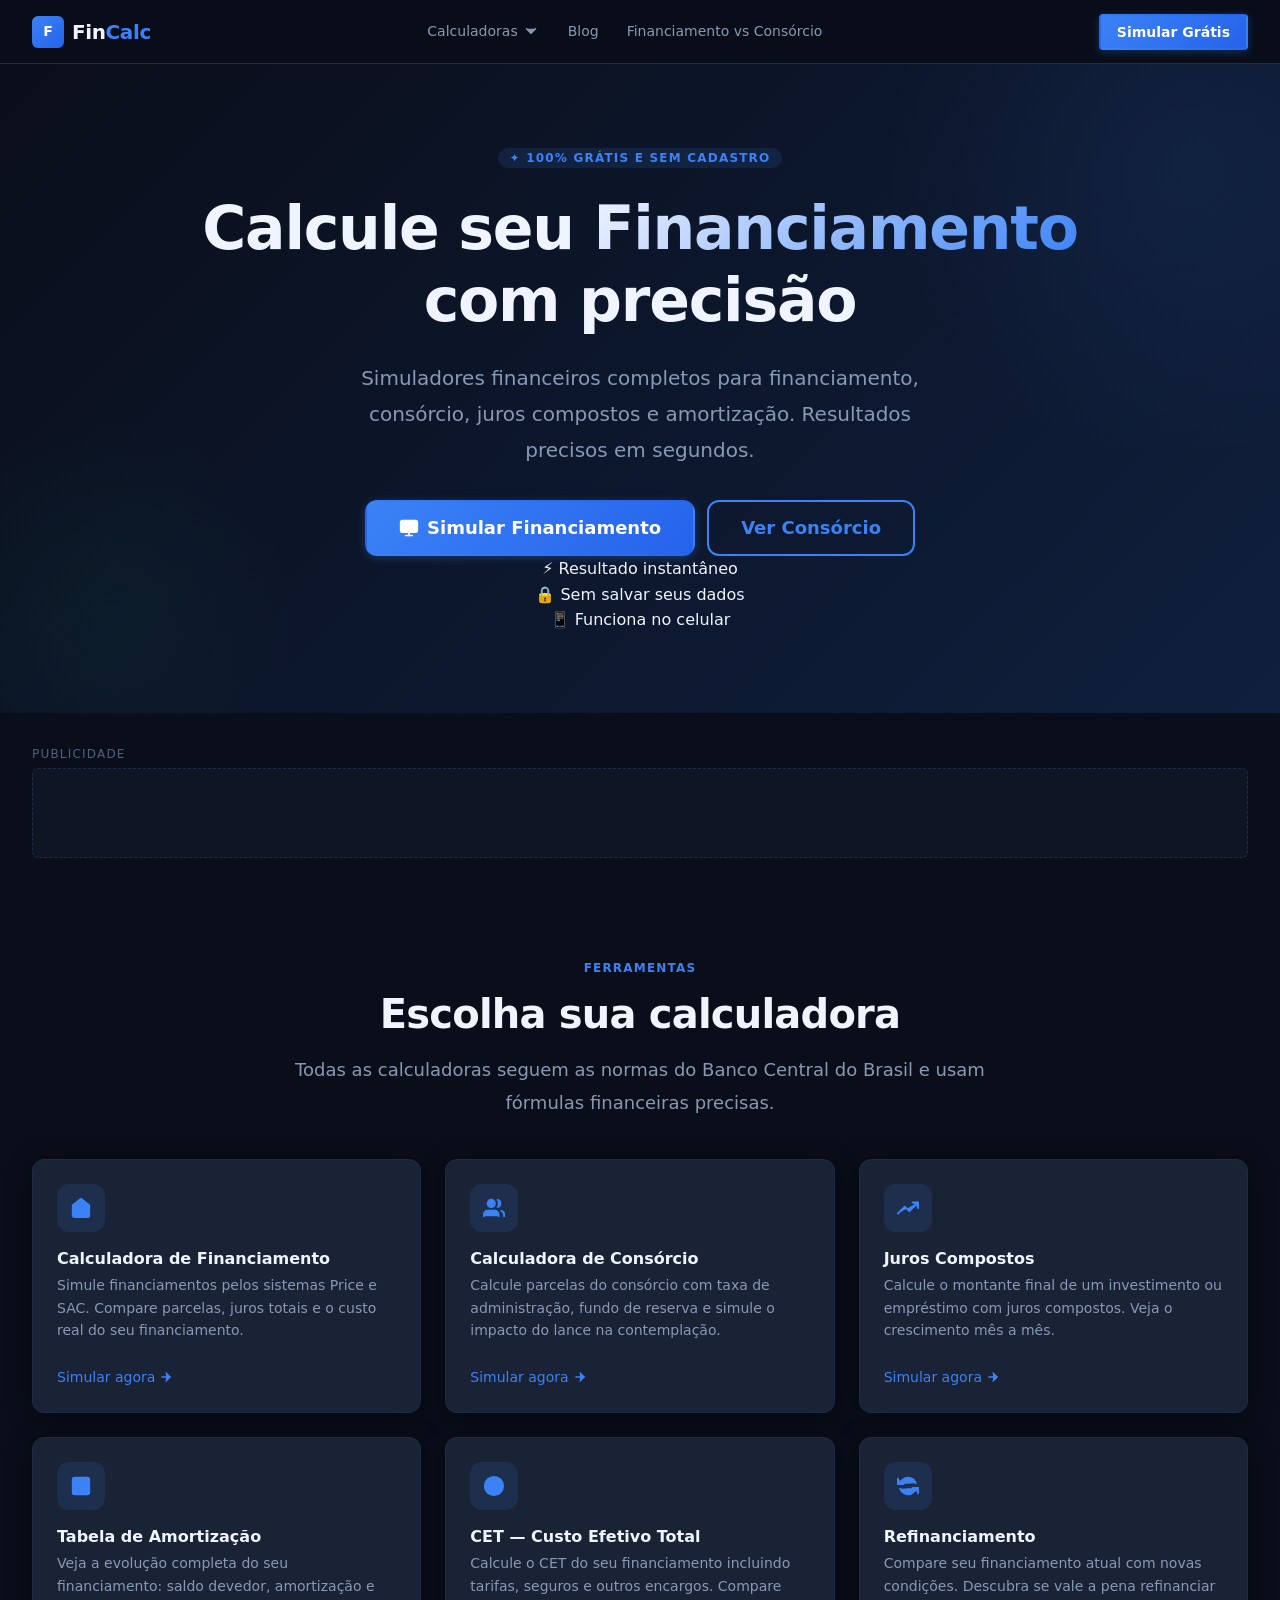
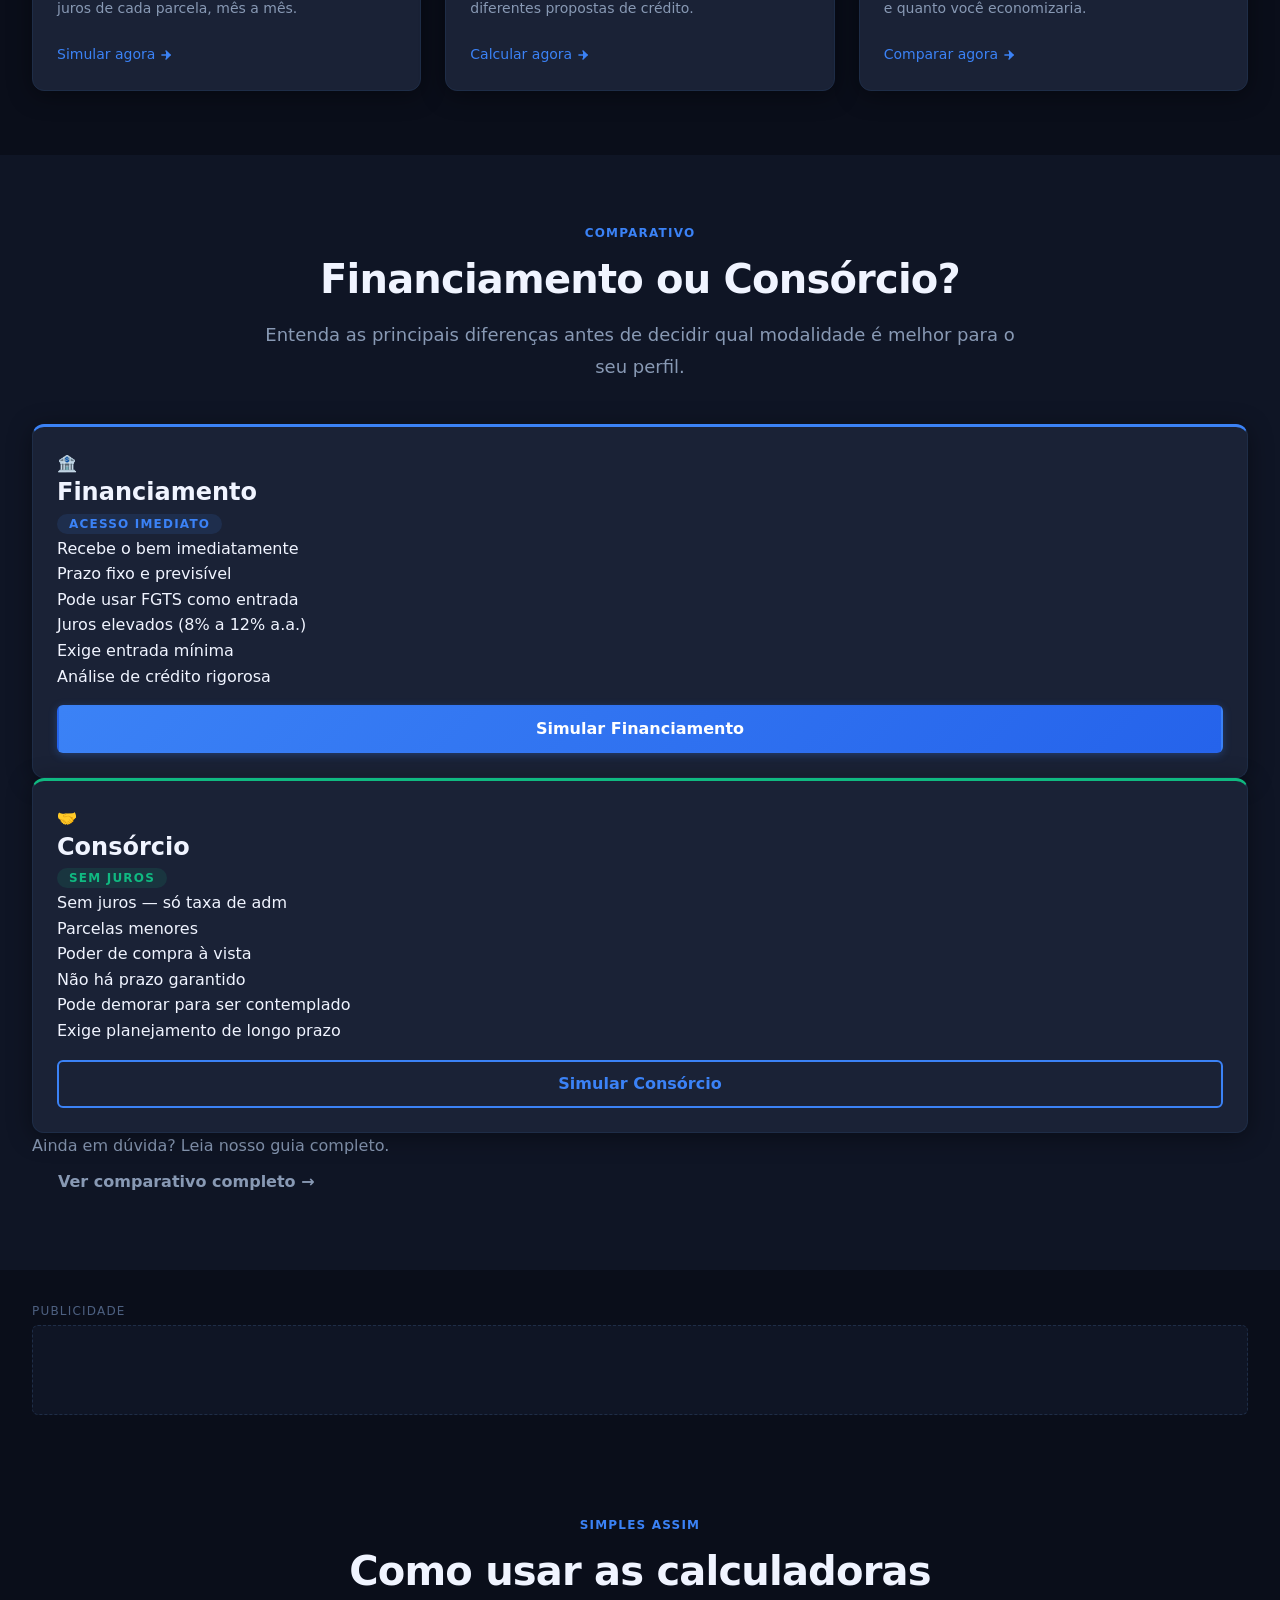
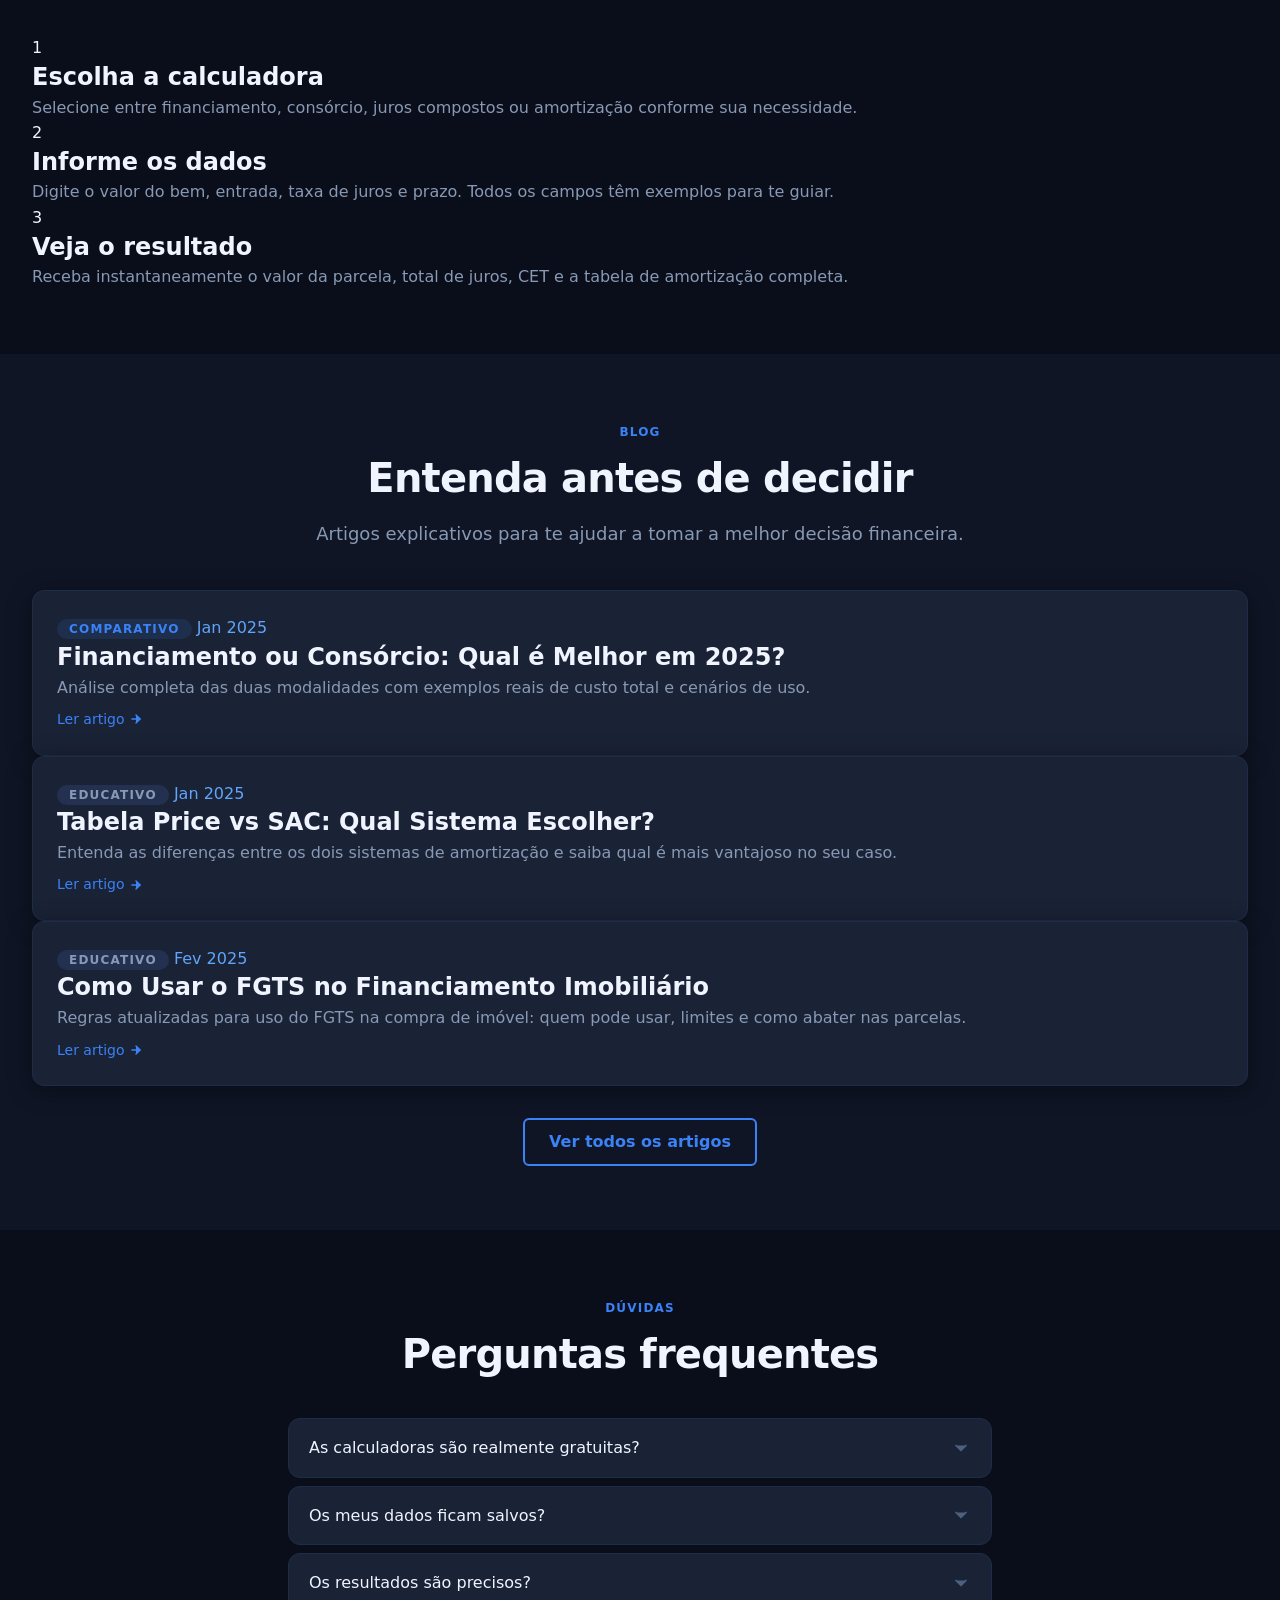
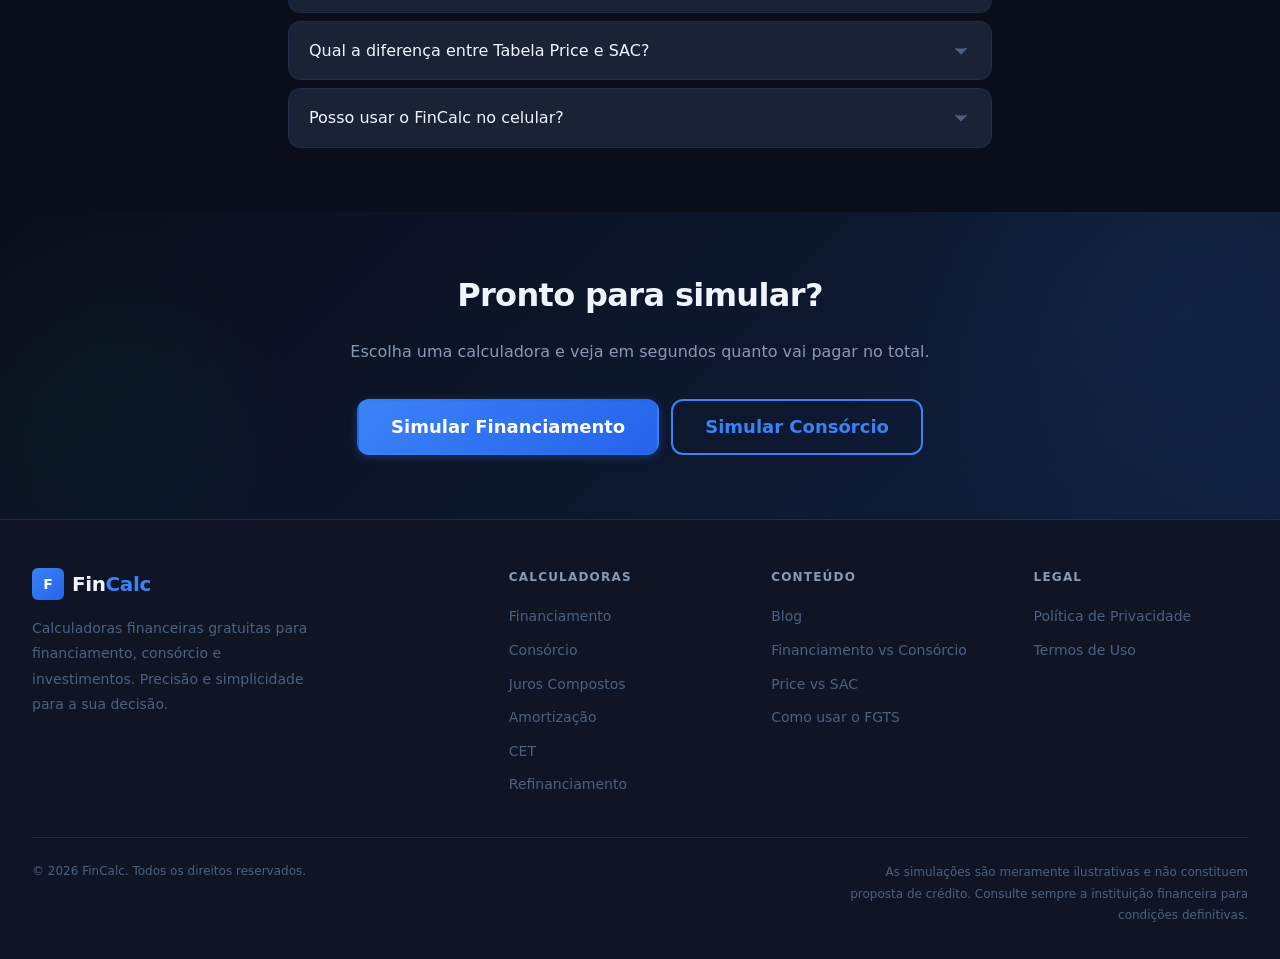
==== index.html @ f2f60900 "Rename index (1).html to index.html" ====
<!DOCTYPE html>
<html lang="pt-BR">
<head>
  <!-- =====================================================
       META ESSENCIAL
       ===================================================== -->
  <meta charset="UTF-8">
  <meta name="viewport" content="width=device-width, initial-scale=1.0">
  <meta http-equiv="X-UA-Compatible" content="IE=edge">

  <!-- =====================================================
       SEO — TÍTULO E DESCRIÇÃO
       ===================================================== -->
  <title>FinCalc — Calculadoras Financeiras Grátis para Financiamento e Consórcio</title>
  <meta name="description" content="Simule financiamentos, consórcios, juros compostos e amortizações com calculadoras rápidas e gratuitas. Resultados precisos em segundos, sem cadastro.">
  <meta name="keywords" content="calculadora financiamento, simulador financiamento, calculadora consórcio, tabela price, sistema sac, juros compostos, calculadora financeira">
  <meta name="author" content="FinCalc">
  <meta name="robots" content="index, follow">
  <link rel="canonical" href="https://seudominio.com.br/">

  <!-- =====================================================
       OPEN GRAPH — COMPARTILHAMENTO
       ===================================================== -->
  <meta property="og:type" content="website">
  <meta property="og:title" content="FinCalc — Calculadoras Financeiras Grátis">
  <meta property="og:description" content="Simule financiamentos, consórcios e juros compostos. Rápido, grátis e sem cadastro.">
  <meta property="og:url" content="https://seudominio.com.br/">
  <meta property="og:image" content="https://seudominio.com.br/assets/images/og-default.jpg">
  <meta property="og:image:width" content="1200">
  <meta property="og:image:height" content="630">
  <meta property="og:locale" content="pt_BR">
  <meta property="og:site_name" content="FinCalc">

  <!-- =====================================================
       TWITTER CARD
       ===================================================== -->
  <meta name="twitter:card" content="summary_large_image">
  <meta name="twitter:title" content="FinCalc — Calculadoras Financeiras Grátis">
  <meta name="twitter:description" content="Simule financiamentos, consórcios e juros compostos. Rápido, grátis e sem cadastro.">
  <meta name="twitter:image" content="https://seudominio.com.br/assets/images/og-default.jpg">

  <!-- =====================================================
       PERFORMANCE — PRECONNECT E PRELOAD
       ===================================================== -->
  <link rel="preconnect" href="https://fonts.googleapis.com">
  <link rel="preconnect" href="https://fonts.gstatic.com" crossorigin>

  <!-- =====================================================
       FAVICON E PWA
       ===================================================== -->
  <link rel="icon" type="image/x-icon" href="/assets/icons/favicon.ico">
  <link rel="apple-touch-icon" href="/assets/icons/icon-192.png">
  <link rel="manifest" href="/manifest.json">
  <meta name="theme-color" content="#0a0e1a">

  <!-- =====================================================
       CSS — ORDEM OBRIGATÓRIA
       ===================================================== -->
  <link rel="stylesheet" href="/css/tokens.css">
  <link rel="stylesheet" href="/css/reset.css">
  <link rel="stylesheet" href="/css/base.css">
  <link rel="stylesheet" href="/css/layout.css">
  <link rel="stylesheet" href="/css/components.css">

  <!-- =====================================================
       SCHEMA MARKUP — ORGANIZAÇÃO
       ===================================================== -->
  <script type="application/ld+json">
  {
    "@context": "https://schema.org",
    "@type": "Organization",
    "name": "FinCalc",
    "url": "https://seudominio.com.br",
    "logo": "https://seudominio.com.br/assets/icons/icon-192.png",
    "description": "Calculadoras financeiras gratuitas para financiamento e consórcio",
    "sameAs": []
  }
  </script>

  <script type="application/ld+json">
  {
    "@context": "https://schema.org",
    "@type": "WebSite",
    "name": "FinCalc",
    "url": "https://seudominio.com.br",
    "description": "Calculadoras financeiras gratuitas para financiamento, consórcio, juros compostos e amortização",
    "potentialAction": {
      "@type": "SearchAction",
      "target": "https://seudominio.com.br/blog/?q={search_term_string}",
      "query-input": "required name=search_term_string"
    }
  }
  </script>

  <!-- =====================================================
       CONTENT SECURITY POLICY
       ===================================================== -->
  <meta http-equiv="Content-Security-Policy" content="default-src 'self'; script-src 'self' https://www.googletagmanager.com https://pagead2.googlesyndication.com https://cdn.jsdelivr.net 'unsafe-inline'; style-src 'self' https://fonts.googleapis.com 'unsafe-inline'; font-src 'self' https://fonts.gstatic.com; img-src 'self' data: https:; connect-src 'self'; frame-src https://googleads.g.doubleclick.net;">
</head>
<body>

  <!-- =====================================================
       SKIP LINK — ACESSIBILIDADE POR TECLADO
       ===================================================== -->
  <a href="#main-content" class="skip-link">Pular para o conteúdo principal</a>

  <!-- =====================================================
       HEADER
       ===================================================== -->
  <header class="site-header" role="banner" id="site-header">
    <div class="container">

      <!-- Logo -->
      <a href="/" class="site-logo" aria-label="FinCalc — página inicial">
        <div class="site-logo__icon" aria-hidden="true">F</div>
        <span class="site-logo__text">Fin<span>Calc</span></span>
      </a>

      <!-- Navegação desktop -->
      <nav class="site-nav" aria-label="Navegação principal">
        <ul class="site-nav__list" role="list">

          <li class="site-nav__item">
            <button
              class="site-nav__link"
              aria-haspopup="true"
              aria-expanded="false"
              aria-controls="dropdown-calculadoras"
            >
              Calculadoras
              <svg class="btn__icon" aria-hidden="true" xmlns="http://www.w3.org/2000/svg" width="16" height="16" viewBox="0 0 24 24" fill="none" stroke="currentColor" stroke-width="2" stroke-linecap="round" stroke-linejoin="round"><polyline points="6 9 12 15 18 9"></polyline></svg>
            </button>

            <div class="site-nav__dropdown" id="dropdown-calculadoras" role="menu">

              <a href="/financiamento/" class="site-nav__dropdown-link" role="menuitem">
                <div class="site-nav__dropdown-icon" aria-hidden="true">🏠</div>
                <div class="site-nav__dropdown-info">
                  <span class="site-nav__dropdown-name">Financiamento</span>
                  <span class="site-nav__dropdown-desc">Tabela Price e SAC</span>
                </div>
              </a>

              <a href="/consorcio/" class="site-nav__dropdown-link" role="menuitem">
                <div class="site-nav__dropdown-icon" aria-hidden="true">🤝</div>
                <div class="site-nav__dropdown-info">
                  <span class="site-nav__dropdown-name">Consórcio</span>
                  <span class="site-nav__dropdown-desc">Parcela e taxa de adm</span>
                </div>
              </a>

              <a href="/juros-compostos/" class="site-nav__dropdown-link" role="menuitem">
                <div class="site-nav__dropdown-icon" aria-hidden="true">📈</div>
                <div class="site-nav__dropdown-info">
                  <span class="site-nav__dropdown-name">Juros Compostos</span>
                  <span class="site-nav__dropdown-desc">Montante e rendimento</span>
                </div>
              </a>

              <a href="/amortizacao/" class="site-nav__dropdown-link" role="menuitem">
                <div class="site-nav__dropdown-icon" aria-hidden="true">📊</div>
                <div class="site-nav__dropdown-info">
                  <span class="site-nav__dropdown-name">Tabela de Amortização</span>
                  <span class="site-nav__dropdown-desc">Parcela a parcela</span>
                </div>
              </a>

              <a href="/cet/" class="site-nav__dropdown-link" role="menuitem">
                <div class="site-nav__dropdown-icon" aria-hidden="true">💡</div>
                <div class="site-nav__dropdown-info">
                  <span class="site-nav__dropdown-name">CET</span>
                  <span class="site-nav__dropdown-desc">Custo Efetivo Total</span>
                </div>
              </a>

            </div>
          </li>

          <li class="site-nav__item">
            <a href="/blog/" class="site-nav__link">Blog</a>
          </li>

          <li class="site-nav__item">
            <a href="/blog/financiamento-vs-consorcio/" class="site-nav__link">Financiamento vs Consórcio</a>
          </li>

        </ul>
      </nav>

      <!-- Ações do header -->
      <div class="site-header__actions">
        <a href="/financiamento/" class="btn btn--primary btn--sm hide-mobile" aria-label="Simular financiamento agora">
          Simular Grátis
        </a>

        <!-- Botão hambúrguer (mobile) -->
        <button
          class="mobile-menu-btn"
          aria-label="Abrir menu de navegação"
          aria-expanded="false"
          aria-controls="mobile-menu"
          id="mobile-menu-btn"
        >
          <span class="mobile-menu-btn__line" aria-hidden="true"></span>
          <span class="mobile-menu-btn__line" aria-hidden="true"></span>
          <span class="mobile-menu-btn__line" aria-hidden="true"></span>
        </button>
      </div>

    </div>
  </header>

  <!-- Menu mobile -->
  <div
    class="mobile-menu"
    id="mobile-menu"
    role="dialog"
    aria-label="Menu de navegação"
    aria-modal="true"
    hidden
  >
    <div class="mobile-menu__inner">

      <p class="mobile-menu__section-title">Calculadoras</p>

      <a href="/financiamento/" class="mobile-menu__link">
        <span aria-hidden="true">🏠</span> Calculadora de Financiamento
      </a>
      <a href="/consorcio/" class="mobile-menu__link">
        <span aria-hidden="true">🤝</span> Calculadora de Consórcio
      </a>
      <a href="/juros-compostos/" class="mobile-menu__link">
        <span aria-hidden="true">📈</span> Juros Compostos
      </a>
      <a href="/amortizacao/" class="mobile-menu__link">
        <span aria-hidden="true">📊</span> Tabela de Amortização
      </a>
      <a href="/cet/" class="mobile-menu__link">
        <span aria-hidden="true">💡</span> Custo Efetivo Total (CET)
      </a>
      <a href="/refinanciamento/" class="mobile-menu__link">
        <span aria-hidden="true">🔄</span> Refinanciamento
      </a>

      <p class="mobile-menu__section-title">Conteúdo</p>

      <a href="/blog/" class="mobile-menu__link">
        <span aria-hidden="true">📝</span> Blog e Artigos
      </a>
      <a href="/blog/financiamento-vs-consorcio/" class="mobile-menu__link">
        <span aria-hidden="true">⚖️</span> Financiamento vs Consórcio
      </a>

      <div style="margin-top: var(--space-6);">
        <a href="/financiamento/" class="btn btn--primary btn--full">Simular Financiamento Grátis</a>
      </div>

    </div>
  </div>

  <!-- =====================================================
       CONTEÚDO PRINCIPAL
       ===================================================== -->
  <main id="main-content">

    <!-- ===================================================
         HERO — SEÇÃO PRINCIPAL
         =================================================== -->
    <section class="hero" aria-labelledby="hero-title">
      <div class="container">
        <div class="hero__content">

          <div class="hero__badge">
            <span class="badge badge--accent">✦ 100% Grátis e Sem Cadastro</span>
          </div>

          <h1 class="hero__title" id="hero-title">
            Calcule seu
            <span class="heading-gradient">Financiamento</span>
            com precisão
          </h1>

          <p class="hero__subtitle">
            Simuladores financeiros completos para financiamento, consórcio,
            juros compostos e amortização. Resultados precisos em segundos.
          </p>

          <div class="hero__actions">
            <a href="/financiamento/" class="btn btn--primary btn--lg">
              <svg class="btn__icon" aria-hidden="true" xmlns="http://www.w3.org/2000/svg" width="20" height="20" viewBox="0 0 24 24" fill="none" stroke="currentColor" stroke-width="2" stroke-linecap="round" stroke-linejoin="round"><rect x="2" y="3" width="20" height="14" rx="2" ry="2"></rect><line x1="8" y1="21" x2="16" y2="21"></line><line x1="12" y1="17" x2="12" y2="21"></line></svg>
              Simular Financiamento
            </a>
            <a href="/consorcio/" class="btn btn--outline btn--lg">
              Ver Consórcio
            </a>
          </div>

          <!-- Indicadores de confiança -->
          <div class="hero-trust" aria-label="Diferenciais do FinCalc">
            <div class="hero-trust__item">
              <span class="hero-trust__icon" aria-hidden="true">⚡</span>
              <span class="hero-trust__label">Resultado instantâneo</span>
            </div>
            <div class="hero-trust__item">
              <span class="hero-trust__icon" aria-hidden="true">🔒</span>
              <span class="hero-trust__label">Sem salvar seus dados</span>
            </div>
            <div class="hero-trust__item">
              <span class="hero-trust__icon" aria-hidden="true">📱</span>
              <span class="hero-trust__label">Funciona no celular</span>
            </div>
          </div>

        </div>
      </div>
    </section>

    <!-- ===================================================
         SLOT DE ANÚNCIO — APÓS HERO
         Altura reservada antes do carregamento (evita CLS)
         =================================================== -->
    <div class="container">
      <div class="ad-slot ad-slot--horizontal ad-slot--banner" aria-label="Espaço publicitário">
        <span class="ad-slot__label">Publicidade</span>
        <div class="ad-slot__inner">
          <!-- AdSense inserido via JS após interação do usuário -->
        </div>
      </div>
    </div>

    <!-- ===================================================
         CALCULADORAS — GRID PRINCIPAL
         =================================================== -->
    <section class="section" aria-labelledby="calc-section-title">
      <div class="container">

        <div class="section__header">
          <span class="section__eyebrow">Ferramentas</span>
          <h2 class="section__title" id="calc-section-title">
            Escolha sua calculadora
          </h2>
          <p class="section__desc">
            Todas as calculadoras seguem as normas do Banco Central do Brasil
            e usam fórmulas financeiras precisas.
          </p>
        </div>

        <div class="calc-grid" role="list">

          <!-- Card: Financiamento -->
          <article class="card card--clickable" role="listitem">
            <a href="/financiamento/" class="calc-card" aria-label="Calculadora de Financiamento Imobiliário — sistemas Price e SAC">
              <div class="calc-card__icon-wrap" aria-hidden="true">
                <svg width="22" height="22" viewBox="0 0 24 24" fill="none" stroke="currentColor" stroke-width="2" stroke-linecap="round" stroke-linejoin="round"><path d="M3 9l9-7 9 7v11a2 2 0 0 1-2 2H5a2 2 0 0 1-2-2z"></path><polyline points="9 22 9 12 15 12 15 22"></polyline></svg>
              </div>
              <div>
                <h3 class="calc-card__title">Calculadora de Financiamento</h3>
                <p class="calc-card__desc">
                  Simule financiamentos pelos sistemas Price e SAC. Compare parcelas,
                  juros totais e o custo real do seu financiamento.
                </p>
              </div>
              <span class="calc-card__cta" aria-hidden="true">
                Simular agora
                <svg width="14" height="14" viewBox="0 0 24 24" fill="none" stroke="currentColor" stroke-width="2.5" stroke-linecap="round" stroke-linejoin="round"><line x1="5" y1="12" x2="19" y2="12"></line><polyline points="12 5 19 12 12 19"></polyline></svg>
              </span>
            </a>
          </article>

          <!-- Card: Consórcio -->
          <article class="card card--clickable" role="listitem">
            <a href="/consorcio/" class="calc-card" aria-label="Calculadora de Consórcio — parcelas e taxa de administração">
              <div class="calc-card__icon-wrap" aria-hidden="true">
                <svg width="22" height="22" viewBox="0 0 24 24" fill="none" stroke="currentColor" stroke-width="2" stroke-linecap="round" stroke-linejoin="round"><path d="M17 21v-2a4 4 0 0 0-4-4H5a4 4 0 0 0-4 4v2"></path><circle cx="9" cy="7" r="4"></circle><path d="M23 21v-2a4 4 0 0 0-3-3.87"></path><path d="M16 3.13a4 4 0 0 1 0 7.75"></path></svg>
              </div>
              <div>
                <h3 class="calc-card__title">Calculadora de Consórcio</h3>
                <p class="calc-card__desc">
                  Calcule parcelas do consórcio com taxa de administração, fundo de reserva
                  e simule o impacto do lance na contemplação.
                </p>
              </div>
              <span class="calc-card__cta" aria-hidden="true">
                Simular agora
                <svg width="14" height="14" viewBox="0 0 24 24" fill="none" stroke="currentColor" stroke-width="2.5" stroke-linecap="round" stroke-linejoin="round"><line x1="5" y1="12" x2="19" y2="12"></line><polyline points="12 5 19 12 12 19"></polyline></svg>
              </span>
            </a>
          </article>

          <!-- Card: Juros Compostos -->
          <article class="card card--clickable" role="listitem">
            <a href="/juros-compostos/" class="calc-card" aria-label="Calculadora de Juros Compostos — montante e rendimento">
              <div class="calc-card__icon-wrap" aria-hidden="true">
                <svg width="22" height="22" viewBox="0 0 24 24" fill="none" stroke="currentColor" stroke-width="2" stroke-linecap="round" stroke-linejoin="round"><polyline points="23 6 13.5 15.5 8.5 10.5 1 18"></polyline><polyline points="17 6 23 6 23 12"></polyline></svg>
              </div>
              <div>
                <h3 class="calc-card__title">Juros Compostos</h3>
                <p class="calc-card__desc">
                  Calcule o montante final de um investimento ou empréstimo com juros
                  compostos. Veja o crescimento mês a mês.
                </p>
              </div>
              <span class="calc-card__cta" aria-hidden="true">
                Simular agora
                <svg width="14" height="14" viewBox="0 0 24 24" fill="none" stroke="currentColor" stroke-width="2.5" stroke-linecap="round" stroke-linejoin="round"><line x1="5" y1="12" x2="19" y2="12"></line><polyline points="12 5 19 12 12 19"></polyline></svg>
              </span>
            </a>
          </article>

          <!-- Card: Amortização -->
          <article class="card card--clickable" role="listitem">
            <a href="/amortizacao/" class="calc-card" aria-label="Tabela de Amortização completa mês a mês">
              <div class="calc-card__icon-wrap" aria-hidden="true">
                <svg width="22" height="22" viewBox="0 0 24 24" fill="none" stroke="currentColor" stroke-width="2" stroke-linecap="round" stroke-linejoin="round"><rect x="3" y="3" width="18" height="18" rx="2" ry="2"></rect><line x1="3" y1="9" x2="21" y2="9"></line><line x1="3" y1="15" x2="21" y2="15"></line><line x1="9" y1="9" x2="9" y2="21"></line></svg>
              </div>
              <div>
                <h3 class="calc-card__title">Tabela de Amortização</h3>
                <p class="calc-card__desc">
                  Veja a evolução completa do seu financiamento: saldo devedor, amortização
                  e juros de cada parcela, mês a mês.
                </p>
              </div>
              <span class="calc-card__cta" aria-hidden="true">
                Simular agora
                <svg width="14" height="14" viewBox="0 0 24 24" fill="none" stroke="currentColor" stroke-width="2.5" stroke-linecap="round" stroke-linejoin="round"><line x1="5" y1="12" x2="19" y2="12"></line><polyline points="12 5 19 12 12 19"></polyline></svg>
              </span>
            </a>
          </article>

          <!-- Card: CET -->
          <article class="card card--clickable" role="listitem">
            <a href="/cet/" class="calc-card" aria-label="Calculadora de CET — Custo Efetivo Total">
              <div class="calc-card__icon-wrap" aria-hidden="true">
                <svg width="22" height="22" viewBox="0 0 24 24" fill="none" stroke="currentColor" stroke-width="2" stroke-linecap="round" stroke-linejoin="round"><circle cx="12" cy="12" r="10"></circle><line x1="12" y1="8" x2="12" y2="12"></line><line x1="12" y1="16" x2="12.01" y2="16"></line></svg>
              </div>
              <div>
                <h3 class="calc-card__title">CET — Custo Efetivo Total</h3>
                <p class="calc-card__desc">
                  Calcule o CET do seu financiamento incluindo tarifas, seguros e
                  outros encargos. Compare diferentes propostas de crédito.
                </p>
              </div>
              <span class="calc-card__cta" aria-hidden="true">
                Calcular agora
                <svg width="14" height="14" viewBox="0 0 24 24" fill="none" stroke="currentColor" stroke-width="2.5" stroke-linecap="round" stroke-linejoin="round"><line x1="5" y1="12" x2="19" y2="12"></line><polyline points="12 5 19 12 12 19"></polyline></svg>
              </span>
            </a>
          </article>

          <!-- Card: Refinanciamento -->
          <article class="card card--clickable" role="listitem">
            <a href="/refinanciamento/" class="calc-card" aria-label="Calculadora de Refinanciamento — compare modalidades">
              <div class="calc-card__icon-wrap" aria-hidden="true">
                <svg width="22" height="22" viewBox="0 0 24 24" fill="none" stroke="currentColor" stroke-width="2" stroke-linecap="round" stroke-linejoin="round"><polyline points="1 4 1 10 7 10"></polyline><polyline points="23 20 23 14 17 14"></polyline><path d="M20.49 9A9 9 0 0 0 5.64 5.64L1 10m22 4l-4.64 4.36A9 9 0 0 1 3.51 15"></path></svg>
              </div>
              <div>
                <h3 class="calc-card__title">Refinanciamento</h3>
                <p class="calc-card__desc">
                  Compare seu financiamento atual com novas condições. Descubra se
                  vale a pena refinanciar e quanto você economizaria.
                </p>
              </div>
              <span class="calc-card__cta" aria-hidden="true">
                Comparar agora
                <svg width="14" height="14" viewBox="0 0 24 24" fill="none" stroke="currentColor" stroke-width="2.5" stroke-linecap="round" stroke-linejoin="round"><line x1="5" y1="12" x2="19" y2="12"></line><polyline points="12 5 19 12 12 19"></polyline></svg>
              </span>
            </a>
          </article>

        </div>
      </div>
    </section>

    <!-- ===================================================
         SEÇÃO: COMPARATIVO FINANCIAMENTO X CONSÓRCIO
         =================================================== -->
    <section class="section section--alt" aria-labelledby="comparativo-title">
      <div class="container">

        <div class="section__header">
          <span class="section__eyebrow">Comparativo</span>
          <h2 class="section__title" id="comparativo-title">
            Financiamento ou Consórcio?
          </h2>
          <p class="section__desc">
            Entenda as principais diferenças antes de decidir qual modalidade é melhor para o seu perfil.
          </p>
        </div>

        <div class="compare-grid" role="list">

          <div class="card card--accent-top" role="listitem" aria-label="Características do Financiamento">
            <div class="compare-card__header">
              <span class="compare-card__icon" aria-hidden="true">🏦</span>
              <h3 class="compare-card__title">Financiamento</h3>
              <span class="badge badge--accent">Acesso Imediato</span>
            </div>
            <ul class="compare-list" role="list">
              <li class="compare-list__item compare-list__item--pro">Recebe o bem imediatamente</li>
              <li class="compare-list__item compare-list__item--pro">Prazo fixo e previsível</li>
              <li class="compare-list__item compare-list__item--pro">Pode usar FGTS como entrada</li>
              <li class="compare-list__item compare-list__item--con">Juros elevados (8% a 12% a.a.)</li>
              <li class="compare-list__item compare-list__item--con">Exige entrada mínima</li>
              <li class="compare-list__item compare-list__item--con">Análise de crédito rigorosa</li>
            </ul>
            <a href="/financiamento/" class="btn btn--primary btn--full" style="margin-top: var(--space-4);">
              Simular Financiamento
            </a>
          </div>

          <div class="card card--success-top" role="listitem" aria-label="Características do Consórcio">
            <div class="compare-card__header">
              <span class="compare-card__icon" aria-hidden="true">🤝</span>
              <h3 class="compare-card__title">Consórcio</h3>
              <span class="badge badge--success">Sem Juros</span>
            </div>
            <ul class="compare-list" role="list">
              <li class="compare-list__item compare-list__item--pro">Sem juros — só taxa de adm</li>
              <li class="compare-list__item compare-list__item--pro">Parcelas menores</li>
              <li class="compare-list__item compare-list__item--pro">Poder de compra à vista</li>
              <li class="compare-list__item compare-list__item--con">Não há prazo garantido</li>
              <li class="compare-list__item compare-list__item--con">Pode demorar para ser contemplado</li>
              <li class="compare-list__item compare-list__item--con">Exige planejamento de longo prazo</li>
            </ul>
            <a href="/consorcio/" class="btn btn--outline btn--full" style="margin-top: var(--space-4);">
              Simular Consórcio
            </a>
          </div>

        </div>

        <div class="compare-cta">
          <p class="compare-cta__text">Ainda em dúvida? Leia nosso guia completo.</p>
          <a href="/blog/financiamento-vs-consorcio/" class="btn btn--ghost">
            Ver comparativo completo →
          </a>
        </div>

      </div>
    </section>

    <!-- ===================================================
         SLOT DE ANÚNCIO — MEIO DA PÁGINA
         =================================================== -->
    <div class="container">
      <div class="ad-slot ad-slot--horizontal ad-slot--banner" aria-label="Espaço publicitário">
        <span class="ad-slot__label">Publicidade</span>
        <div class="ad-slot__inner"></div>
      </div>
    </div>

    <!-- ===================================================
         SEÇÃO: COMO FUNCIONA
         =================================================== -->
    <section class="section" aria-labelledby="como-funciona-title">
      <div class="container">

        <div class="section__header">
          <span class="section__eyebrow">Simples assim</span>
          <h2 class="section__title" id="como-funciona-title">
            Como usar as calculadoras
          </h2>
        </div>

        <ol class="steps-list" role="list">
          <li class="steps-item">
            <div class="steps-item__number" aria-hidden="true">1</div>
            <div class="steps-item__content">
              <h3 class="steps-item__title">Escolha a calculadora</h3>
              <p class="steps-item__desc">Selecione entre financiamento, consórcio, juros compostos ou amortização conforme sua necessidade.</p>
            </div>
          </li>
          <li class="steps-item">
            <div class="steps-item__number" aria-hidden="true">2</div>
            <div class="steps-item__content">
              <h3 class="steps-item__title">Informe os dados</h3>
              <p class="steps-item__desc">Digite o valor do bem, entrada, taxa de juros e prazo. Todos os campos têm exemplos para te guiar.</p>
            </div>
          </li>
          <li class="steps-item">
            <div class="steps-item__number" aria-hidden="true">3</div>
            <div class="steps-item__content">
              <h3 class="steps-item__title">Veja o resultado</h3>
              <p class="steps-item__desc">Receba instantaneamente o valor da parcela, total de juros, CET e a tabela de amortização completa.</p>
            </div>
          </li>
        </ol>

      </div>
    </section>

    <!-- ===================================================
         SEÇÃO: ARTIGOS RECENTES DO BLOG
         =================================================== -->
    <section class="section section--alt" aria-labelledby="blog-section-title">
      <div class="container">

        <div class="section__header">
          <span class="section__eyebrow">Blog</span>
          <h2 class="section__title" id="blog-section-title">
            Entenda antes de decidir
          </h2>
          <p class="section__desc">
            Artigos explicativos para te ajudar a tomar a melhor decisão financeira.
          </p>
        </div>

        <div class="blog-preview-grid" role="list">

          <article class="card card--clickable" role="listitem">
            <a href="/blog/financiamento-vs-consorcio/" class="blog-preview-card" aria-label="Artigo: Financiamento ou Consórcio — qual é melhor em 2025">
              <div class="blog-preview-card__meta">
                <span class="badge badge--accent">Comparativo</span>
                <time datetime="2025-01-15" class="blog-preview-card__date">Jan 2025</time>
              </div>
              <h3 class="blog-preview-card__title">
                Financiamento ou Consórcio: Qual é Melhor em 2025?
              </h3>
              <p class="blog-preview-card__desc">
                Análise completa das duas modalidades com exemplos reais de custo total e cenários de uso.
              </p>
              <span class="calc-card__cta" aria-hidden="true">
                Ler artigo
                <svg width="14" height="14" viewBox="0 0 24 24" fill="none" stroke="currentColor" stroke-width="2.5" stroke-linecap="round" stroke-linejoin="round"><line x1="5" y1="12" x2="19" y2="12"></line><polyline points="12 5 19 12 12 19"></polyline></svg>
              </span>
            </a>
          </article>

          <article class="card card--clickable" role="listitem">
            <a href="/blog/tabela-price-vs-sac/" class="blog-preview-card" aria-label="Artigo: Tabela Price vs SAC — diferenças e quando usar cada um">
              <div class="blog-preview-card__meta">
                <span class="badge badge--neutral">Educativo</span>
                <time datetime="2025-01-20" class="blog-preview-card__date">Jan 2025</time>
              </div>
              <h3 class="blog-preview-card__title">
                Tabela Price vs SAC: Qual Sistema Escolher?
              </h3>
              <p class="blog-preview-card__desc">
                Entenda as diferenças entre os dois sistemas de amortização e saiba qual é mais vantajoso no seu caso.
              </p>
              <span class="calc-card__cta" aria-hidden="true">
                Ler artigo
                <svg width="14" height="14" viewBox="0 0 24 24" fill="none" stroke="currentColor" stroke-width="2.5" stroke-linecap="round" stroke-linejoin="round"><line x1="5" y1="12" x2="19" y2="12"></line><polyline points="12 5 19 12 12 19"></polyline></svg>
              </span>
            </a>
          </article>

          <article class="card card--clickable" role="listitem">
            <a href="/blog/como-usar-fgts/" class="blog-preview-card" aria-label="Artigo: Como usar o FGTS no financiamento imobiliário">
              <div class="blog-preview-card__meta">
                <span class="badge badge--neutral">Educativo</span>
                <time datetime="2025-02-01" class="blog-preview-card__date">Fev 2025</time>
              </div>
              <h3 class="blog-preview-card__title">
                Como Usar o FGTS no Financiamento Imobiliário
              </h3>
              <p class="blog-preview-card__desc">
                Regras atualizadas para uso do FGTS na compra de imóvel: quem pode usar, limites e como abater nas parcelas.
              </p>
              <span class="calc-card__cta" aria-hidden="true">
                Ler artigo
                <svg width="14" height="14" viewBox="0 0 24 24" fill="none" stroke="currentColor" stroke-width="2.5" stroke-linecap="round" stroke-linejoin="round"><line x1="5" y1="12" x2="19" y2="12"></line><polyline points="12 5 19 12 12 19"></polyline></svg>
              </span>
            </a>
          </article>

        </div>

        <div class="text-center" style="margin-top: var(--space-8);">
          <a href="/blog/" class="btn btn--outline">Ver todos os artigos</a>
        </div>

      </div>
    </section>

    <!-- ===================================================
         FAQ — PERGUNTAS FREQUENTES
         =================================================== -->
    <section class="section" aria-labelledby="faq-title">
      <div class="container container--md">

        <div class="section__header">
          <span class="section__eyebrow">Dúvidas</span>
          <h2 class="section__title" id="faq-title">
            Perguntas frequentes
          </h2>
        </div>

        <div class="accordion" role="list" id="faq-accordion">

          <div class="accordion__item" role="listitem">
            <button
              class="accordion__trigger"
              aria-expanded="false"
              aria-controls="faq-1"
              id="faq-btn-1"
            >
              As calculadoras são realmente gratuitas?
              <svg class="accordion__icon" aria-hidden="true" xmlns="http://www.w3.org/2000/svg" width="20" height="20" viewBox="0 0 24 24" fill="none" stroke="currentColor" stroke-width="2" stroke-linecap="round" stroke-linejoin="round"><polyline points="6 9 12 15 18 9"></polyline></svg>
            </button>
            <div class="accordion__body" id="faq-1" role="region" aria-labelledby="faq-btn-1">
              <div class="accordion__content">
                Sim, todas as calculadoras do FinCalc são 100% gratuitas e não exigem cadastro.
                O site é mantido através de anúncios não intrusivos.
              </div>
            </div>
          </div>

          <div class="accordion__item" role="listitem">
            <button
              class="accordion__trigger"
              aria-expanded="false"
              aria-controls="faq-2"
              id="faq-btn-2"
            >
              Os meus dados ficam salvos?
              <svg class="accordion__icon" aria-hidden="true" xmlns="http://www.w3.org/2000/svg" width="20" height="20" viewBox="0 0 24 24" fill="none" stroke="currentColor" stroke-width="2" stroke-linecap="round" stroke-linejoin="round"><polyline points="6 9 12 15 18 9"></polyline></svg>
            </button>
            <div class="accordion__body" id="faq-2" role="region" aria-labelledby="faq-btn-2">
              <div class="accordion__content">
                Não. O FinCalc não possui banco de dados e não envia seus dados para nenhum servidor.
                Todos os cálculos acontecem diretamente no seu navegador. Seus dados ficam apenas
                com você.
              </div>
            </div>
          </div>

          <div class="accordion__item" role="listitem">
            <button
              class="accordion__trigger"
              aria-expanded="false"
              aria-controls="faq-3"
              id="faq-btn-3"
            >
              Os resultados são precisos?
              <svg class="accordion__icon" aria-hidden="true" xmlns="http://www.w3.org/2000/svg" width="20" height="20" viewBox="0 0 24 24" fill="none" stroke="currentColor" stroke-width="2" stroke-linecap="round" stroke-linejoin="round"><polyline points="6 9 12 15 18 9"></polyline></svg>
            </button>
            <div class="accordion__body" id="faq-3" role="region" aria-labelledby="faq-btn-3">
              <div class="accordion__content">
                Sim. As fórmulas seguem as normas do Banco Central do Brasil e os sistemas
                Price e SAC conforme definidos pela regulamentação vigente. Os resultados
                podem ter pequenas diferenças em relação ao banco por causa de arredondamentos
                ou taxas adicionais cobradas por cada instituição.
              </div>
            </div>
          </div>

          <div class="accordion__item" role="listitem">
            <button
              class="accordion__trigger"
              aria-expanded="false"
              aria-controls="faq-4"
              id="faq-btn-4"
            >
              Qual a diferença entre Tabela Price e SAC?
              <svg class="accordion__icon" aria-hidden="true" xmlns="http://www.w3.org/2000/svg" width="20" height="20" viewBox="0 0 24 24" fill="none" stroke="currentColor" stroke-width="2" stroke-linecap="round" stroke-linejoin="round"><polyline points="6 9 12 15 18 9"></polyline></svg>
            </button>
            <div class="accordion__body" id="faq-4" role="region" aria-labelledby="faq-btn-4">
              <div class="accordion__content">
                Na Tabela Price, as parcelas são iguais do início ao fim. No SAC (Sistema de
                Amortização Constante), a amortização é fixa, fazendo com que os juros e as
                parcelas diminuam ao longo do tempo. No total, o SAC costuma ser mais barato
                que o Price.
                <a href="/blog/tabela-price-vs-sac/" style="display:inline-block; margin-top: var(--space-2);">
                  Ler artigo completo sobre Price vs SAC →
                </a>
              </div>
            </div>
          </div>

          <div class="accordion__item" role="listitem">
            <button
              class="accordion__trigger"
              aria-expanded="false"
              aria-controls="faq-5"
              id="faq-btn-5"
            >
              Posso usar o FinCalc no celular?
              <svg class="accordion__icon" aria-hidden="true" xmlns="http://www.w3.org/2000/svg" width="20" height="20" viewBox="0 0 24 24" fill="none" stroke="currentColor" stroke-width="2" stroke-linecap="round" stroke-linejoin="round"><polyline points="6 9 12 15 18 9"></polyline></svg>
            </button>
            <div class="accordion__body" id="faq-5" role="region" aria-labelledby="faq-btn-5">
              <div class="accordion__content">
                Sim. O FinCalc é totalmente responsivo e funciona em qualquer dispositivo —
                celular, tablet ou computador. Você também pode instalá-lo como aplicativo
                no celular pelo menu do navegador.
              </div>
            </div>
          </div>

        </div>
      </div>
    </section>

    <!-- ===================================================
         CTA FINAL
         =================================================== -->
    <section class="section hero" aria-labelledby="cta-title" style="padding-top: var(--space-16); padding-bottom: var(--space-16);">
      <div class="container">
        <div class="hero__content">
          <h2 class="hero__title" id="cta-title" style="font-size: var(--font-size-2xl);">
            Pronto para simular?
          </h2>
          <p class="hero__subtitle" style="font-size: var(--font-size-base);">
            Escolha uma calculadora e veja em segundos quanto vai pagar no total.
          </p>
          <div class="hero__actions">
            <a href="/financiamento/" class="btn btn--primary btn--lg">Simular Financiamento</a>
            <a href="/consorcio/" class="btn btn--outline btn--lg">Simular Consórcio</a>
          </div>
        </div>
      </div>
    </section>

  </main>

  <!-- =====================================================
       FOOTER
       ===================================================== -->
  <footer class="site-footer" role="contentinfo">
    <div class="container">

      <div class="footer-grid">

        <!-- Coluna: Marca -->
        <div>
          <a href="/" class="footer-brand__logo" aria-label="FinCalc — início">
            <div class="site-logo__icon" aria-hidden="true">F</div>
            <span class="site-logo__text">Fin<span>Calc</span></span>
          </a>
          <p class="footer-brand__desc">
            Calculadoras financeiras gratuitas para financiamento, consórcio
            e investimentos. Precisão e simplicidade para a sua decisão.
          </p>
        </div>

        <!-- Coluna: Calculadoras -->
        <div>
          <p class="footer-col__title">Calculadoras</p>
          <ul class="footer-col__list" role="list">
            <li><a href="/financiamento/" class="footer-col__link">Financiamento</a></li>
            <li><a href="/consorcio/" class="footer-col__link">Consórcio</a></li>
            <li><a href="/juros-compostos/" class="footer-col__link">Juros Compostos</a></li>
            <li><a href="/amortizacao/" class="footer-col__link">Amortização</a></li>
            <li><a href="/cet/" class="footer-col__link">CET</a></li>
            <li><a href="/refinanciamento/" class="footer-col__link">Refinanciamento</a></li>
          </ul>
        </div>

        <!-- Coluna: Blog -->
        <div>
          <p class="footer-col__title">Conteúdo</p>
          <ul class="footer-col__list" role="list">
            <li><a href="/blog/" class="footer-col__link">Blog</a></li>
            <li><a href="/blog/financiamento-vs-consorcio/" class="footer-col__link">Financiamento vs Consórcio</a></li>
            <li><a href="/blog/tabela-price-vs-sac/" class="footer-col__link">Price vs SAC</a></li>
            <li><a href="/blog/como-usar-fgts/" class="footer-col__link">Como usar o FGTS</a></li>
          </ul>
        </div>

        <!-- Coluna: Legal -->
        <div>
          <p class="footer-col__title">Legal</p>
          <ul class="footer-col__list" role="list">
            <li><a href="/privacidade/" class="footer-col__link">Política de Privacidade</a></li>
            <li><a href="/termos/" class="footer-col__link">Termos de Uso</a></li>
          </ul>
        </div>

      </div>

      <!-- Barra inferior -->
      <div class="footer-bottom">
        <p class="footer-bottom__copy">
          © <span id="footer-year"></span> FinCalc. Todos os direitos reservados.
        </p>
        <p class="footer-bottom__disclaimer">
          As simulações são meramente ilustrativas e não constituem proposta de crédito.
          Consulte sempre a instituição financeira para condições definitivas.
        </p>
      </div>

    </div>
  </footer>

  <!-- =====================================================
       TOAST CONTAINER (injetado por JS)
       ===================================================== -->
  <div class="toast-container" id="toast-container" aria-live="polite" aria-atomic="false"></div>

  <!-- =====================================================
       JAVASCRIPT — defer (executa após parsing do HTML)
       ===================================================== -->
  <script defer src="/js/utils/formatters.js" type="module"></script>
  <script defer src="/js/utils/validators.js" type="module"></script>
  <script defer src="/js/core/app.js" type="module"></script>

  <!-- Script inline mínimo — apenas UI sem dependência de módulos -->
  <script>
    (function () {
      'use strict';

      // ── Ano no footer ──────────────────────────────────
      var yearEl = document.getElementById('footer-year');
      if (yearEl) yearEl.textContent = new Date().getFullYear();

      // ── Header: sombra ao rolar ────────────────────────
      var header = document.getElementById('site-header');
      if (header) {
        var onScroll = function () {
          if (window.scrollY > 8) {
            header.classList.add('is-scrolled');
          } else {
            header.classList.remove('is-scrolled');
          }
        };
        window.addEventListener('scroll', onScroll, { passive: true });
      }

      // ── Menu mobile ────────────────────────────────────
      var menuBtn  = document.getElementById('mobile-menu-btn');
      var mobileMenu = document.getElementById('mobile-menu');

      if (menuBtn && mobileMenu) {
        var isOpen = false;

        var openMenu = function () {
          isOpen = true;
          menuBtn.classList.add('is-open');
          menuBtn.setAttribute('aria-expanded', 'true');
          mobileMenu.classList.add('is-open');
          mobileMenu.removeAttribute('hidden');
          document.body.style.overflow = 'hidden';
        };

        var closeMenu = function () {
          isOpen = false;
          menuBtn.classList.remove('is-open');
          menuBtn.setAttribute('aria-expanded', 'false');
          mobileMenu.classList.remove('is-open');
          document.body.style.overflow = '';
          // Aguarda transição antes de esconder
          setTimeout(function () {
            if (!isOpen) mobileMenu.setAttribute('hidden', '');
          }, 300);
        };

        menuBtn.addEventListener('click', function () {
          if (isOpen) { closeMenu(); } else { openMenu(); }
        });

        // Fecha ao clicar em link dentro do menu
        mobileMenu.querySelectorAll('a').forEach(function (link) {
          link.addEventListener('click', closeMenu);
        });

        // Fecha ao pressionar Escape
        document.addEventListener('keydown', function (e) {
          if (e.key === 'Escape' && isOpen) closeMenu();
        });
      }

      // ── Accordion ─────────────────────────────────────
      var accordion = document.getElementById('faq-accordion');
      if (accordion) {
        accordion.querySelectorAll('.accordion__trigger').forEach(function (btn) {
          btn.addEventListener('click', function () {
            var item      = btn.closest('.accordion__item');
            var isOpenNow = item.classList.contains('is-open');

            // Fecha todos
            accordion.querySelectorAll('.accordion__item').forEach(function (i) {
              i.classList.remove('is-open');
              i.querySelector('.accordion__trigger').setAttribute('aria-expanded', 'false');
            });

            // Abre o clicado (se estava fechado)
            if (!isOpenNow) {
              item.classList.add('is-open');
              btn.setAttribute('aria-expanded', 'true');
            }
          });
        });
      }

      // ── Lazy load AdSense após interação ───────────────
      var adsLoaded = false;
      var loadAds = function () {
        if (adsLoaded) return;
        adsLoaded = true;
        // Substitua 'ca-pub-XXXXXXXXXXXXXXXX' pelo seu Publisher ID real
        // var s = document.createElement('script');
        // s.async = true;
        // s.src = 'https://pagead2.googlesyndication.com/pagead/js/adsbygoogle.js?client=ca-pub-XXXXXXXXXXXXXXXX';
        // s.crossOrigin = 'anonymous';
        // document.head.appendChild(s);
      };
      document.addEventListener('scroll', loadAds, { once: true, passive: true });
      document.addEventListener('click',  loadAds, { once: true });
      document.addEventListener('touchstart', loadAds, { once: true, passive: true });

    }());
  </script>

</body>
</html>
---- css/tokens.css ----
/**
 * @file tokens.css
 * @description Design tokens globais do projeto FinCalc.
 *              Este arquivo é a única fonte de verdade para cores,
 *              tipografia, espaçamentos, bordas, sombras e animações.
 *              NUNCA use valores hardcoded em outros arquivos CSS.
 *              SEMPRE referencie as variáveis deste arquivo.
 */

/* ============================================================
   TOKENS GLOBAIS — :root
   Disponíveis em toda a árvore do documento
   ============================================================ */

:root {

  /* ----------------------------------------------------------
     CORES — FUNDOS
     Escala de profundidade: primary é o mais escuro (fundo geral),
     surface é o mais claro (cards elevados).
     ---------------------------------------------------------- */
  --color-bg-primary:    #0a0e1a; /* fundo geral da página */
  --color-bg-secondary:  #0f1525; /* fundo de seções alternadas */
  --color-bg-card:       #1a2236; /* fundo de cards e painéis */
  --color-bg-card-hover: #1e2840; /* estado hover de cards clicáveis */
  --color-bg-surface:    #243050; /* superfícies elevadas (tooltips, dropdowns) */
  --color-bg-input:      #111827; /* fundo dos campos de input */
  --color-bg-input-focus:#0f1e35; /* fundo do input em foco */
  --color-bg-overlay:    rgba(0, 0, 0, 0.7); /* overlay de modais */

  /* ----------------------------------------------------------
     CORES — BORDAS
     ---------------------------------------------------------- */
  --color-border:        #1e2d47; /* borda padrão — sutil */
  --color-border-light:  #253655; /* borda levemente mais visível */
  --color-border-focus:  #3b82f6; /* borda de input em foco (accent) */
  --color-border-error:  #ef4444; /* borda de input com erro */

  /* ----------------------------------------------------------
     CORES — TEXTO
     ---------------------------------------------------------- */
  --color-text-primary:   #f0f4ff; /* texto principal — quase branco */
  --color-text-secondary: #8899b4; /* texto secundário — cinza-azulado */
  --color-text-muted:     #4d6080; /* texto desabilitado / placeholder */
  --color-text-inverse:   #0a0e1a; /* texto sobre fundo claro (botões accent) */
  --color-text-link:      #60a5fa; /* links */
  --color-text-link-hover:#93c5fd; /* links em hover */

  /* ----------------------------------------------------------
     CORES — ACCENT (ação principal)
     ---------------------------------------------------------- */
  --color-accent:         #3b82f6; /* azul primário */
  --color-accent-hover:   #2563eb; /* azul primário — hover */
  --color-accent-active:  #1d4ed8; /* azul primário — active/pressed */
  --color-accent-subtle:  rgba(59, 130, 246, 0.12); /* fundo sutil accent */
  --color-accent-glow:    rgba(59, 130, 246, 0.25); /* brilho/glow accent */

  /* ----------------------------------------------------------
     CORES — SEMÂNTICAS
     ---------------------------------------------------------- */
  --color-success:        #10b981; /* verde — resultado positivo */
  --color-success-hover:  #059669;
  --color-success-subtle: rgba(16, 185, 129, 0.12);

  --color-warning:        #f59e0b; /* âmbar — atenção */
  --color-warning-hover:  #d97706;
  --color-warning-subtle: rgba(245, 158, 11, 0.12);

  --color-danger:         #ef4444; /* vermelho — erro / risco */
  --color-danger-hover:   #dc2626;
  --color-danger-subtle:  rgba(239, 68, 68, 0.12);

  --color-info:           #06b6d4; /* ciano — informação neutra */
  --color-info-subtle:    rgba(6, 182, 212, 0.12);

  /* ----------------------------------------------------------
     GRADIENTES
     ---------------------------------------------------------- */
  --gradient-hero:        linear-gradient(135deg, #0a0e1a 0%, #0f1f3d 100%);
  --gradient-card:        linear-gradient(135deg, #1a2236 0%, #1e2840 100%);
  --gradient-accent:      linear-gradient(135deg, #3b82f6 0%, #2563eb 100%);
  --gradient-success:     linear-gradient(135deg, #10b981 0%, #059669 100%);
  --gradient-header:      linear-gradient(180deg, #0a0e1a 0%, rgba(10,14,26,0.95) 100%);

  /* ----------------------------------------------------------
     TIPOGRAFIA — FAMÍLIAS
     Inter: corpo, UI, inputs — legibilidade em telas
     JetBrains Mono: valores numéricos de resultado — clareza
     ---------------------------------------------------------- */
  --font-primary: 'Inter', system-ui, -apple-system, BlinkMacSystemFont,
                  'Segoe UI', Roboto, Oxygen, Ubuntu, sans-serif;
  --font-mono:    'JetBrains Mono', 'Fira Code', 'Cascadia Code',
                  'Courier New', Courier, monospace;

  /* ----------------------------------------------------------
     TIPOGRAFIA — TAMANHOS (escala modular)
     Base: 16px (1rem). Não usar px para font-size.
     ---------------------------------------------------------- */
  --font-size-xs:   0.75rem;   /*  12px — labels de helper text */
  --font-size-sm:   0.875rem;  /*  14px — labels, badges, secundário */
  --font-size-base: 1rem;      /*  16px — corpo padrão */
  --font-size-md:   1.125rem;  /*  18px — corpo enfatizado */
  --font-size-lg:   1.25rem;   /*  20px — subtítulos */
  --font-size-xl:   1.5rem;    /*  24px — h3, resultados intermediários */
  --font-size-2xl:  2rem;      /*  32px — h2, resultados principais */
  --font-size-3xl:  2.5rem;    /*  40px — h1, resultado destaque */
  --font-size-4xl:  3rem;      /*  48px — hero headline */
  --font-size-5xl:  3.75rem;   /*  60px — hero super display */

  /* ----------------------------------------------------------
     TIPOGRAFIA — PESOS
     ---------------------------------------------------------- */
  --font-weight-regular:   400;
  --font-weight-medium:    500;
  --font-weight-semibold:  600;
  --font-weight-bold:      700;
  --font-weight-extrabold: 800;

  /* ----------------------------------------------------------
     TIPOGRAFIA — LINE-HEIGHT
     ---------------------------------------------------------- */
  --line-height-tight:  1.2;  /* headings grandes */
  --line-height-snug:   1.4;  /* headings médios */
  --line-height-base:   1.6;  /* corpo de texto */
  --line-height-relaxed:1.8;  /* parágrafos de blog (leitura longa) */

  /* ----------------------------------------------------------
     TIPOGRAFIA — LETTER-SPACING
     ---------------------------------------------------------- */
  --letter-spacing-tight:  -0.02em; /* headings grandes */
  --letter-spacing-normal:  0em;
  --letter-spacing-wide:    0.05em;  /* labels uppercase */
  --letter-spacing-wider:   0.1em;   /* badges, tags */

  /* ----------------------------------------------------------
     ESPAÇAMENTOS (escala 4px — múltiplos de 0.25rem)
     Usar sempre estas variáveis para margin, padding, gap.
     ---------------------------------------------------------- */
  --space-px:  1px;
  --space-0:   0;
  --space-1:   0.25rem;  /*  4px */
  --space-2:   0.5rem;   /*  8px */
  --space-3:   0.75rem;  /* 12px */
  --space-4:   1rem;     /* 16px */
  --space-5:   1.25rem;  /* 20px */
  --space-6:   1.5rem;   /* 24px */
  --space-7:   1.75rem;  /* 28px */
  --space-8:   2rem;     /* 32px */
  --space-10:  2.5rem;   /* 40px */
  --space-12:  3rem;     /* 48px */
  --space-14:  3.5rem;   /* 56px */
  --space-16:  4rem;     /* 64px */
  --space-20:  5rem;     /* 80px */
  --space-24:  6rem;     /* 96px */
  --space-32:  8rem;     /* 128px */

  /* ----------------------------------------------------------
     LAYOUT — LARGURAS DE CONTAINER
     ---------------------------------------------------------- */
  --container-xs:  480px;
  --container-sm:  640px;
  --container-md:  768px;
  --container-lg: 1024px;
  --container-xl: 1280px;
  --container-2xl:1536px;

  /* ----------------------------------------------------------
     BORDAS — RAIO (border-radius)
     ---------------------------------------------------------- */
  --radius-none: 0;
  --radius-xs:   4px;
  --radius-sm:   6px;
  --radius-md:   12px;
  --radius-lg:   16px;
  --radius-xl:   24px;
  --radius-2xl:  32px;
  --radius-full: 9999px; /* pílulas / avatares circulares */

  /* ----------------------------------------------------------
     BORDAS — ESPESSURA
     ---------------------------------------------------------- */
  --border-width-thin:   1px;
  --border-width-base:   1px;
  --border-width-thick:  2px;

  /* ----------------------------------------------------------
     SOMBRAS
     Escala de elevação: quanto maior o número, mais elevado.
     ---------------------------------------------------------- */
  --shadow-none:  none;
  --shadow-xs:    0 1px 3px rgba(0, 0, 0, 0.3);
  --shadow-sm:    0 2px 8px rgba(0, 0, 0, 0.35);
  --shadow-md:    0 4px 16px rgba(0, 0, 0, 0.4);
  --shadow-lg:    0 8px 32px rgba(0, 0, 0, 0.45);
  --shadow-xl:    0 16px 48px rgba(0, 0, 0, 0.5);
  --shadow-card:  0 4px 24px rgba(0, 0, 0, 0.4);

  /* Glow — brilho colorido para elementos de destaque */
  --shadow-glow-accent:  0 0 24px rgba(59, 130, 246, 0.2);
  --shadow-glow-success: 0 0 24px rgba(16, 185, 129, 0.2);
  --shadow-glow-warning: 0 0 24px rgba(245, 158, 11, 0.2);

  /* ----------------------------------------------------------
     TRANSIÇÕES — DURAÇÃO
     ---------------------------------------------------------- */
  --duration-instant: 50ms;
  --duration-fast:    150ms;
  --duration-base:    250ms;
  --duration-slow:    400ms;
  --duration-slower:  600ms;

  /* ----------------------------------------------------------
     TRANSIÇÕES — EASING
     ---------------------------------------------------------- */
  --ease-linear:    linear;
  --ease-in:        cubic-bezier(0.4, 0, 1, 1);
  --ease-out:       cubic-bezier(0, 0, 0.2, 1);
  --ease-in-out:    cubic-bezier(0.4, 0, 0.2, 1);
  --ease-bounce:    cubic-bezier(0.34, 1.56, 0.64, 1);

  /* Atalhos de transição (duração + easing combinados) */
  --transition-fast:   var(--duration-fast)   var(--ease-out);
  --transition-base:   var(--duration-base)   var(--ease-out);
  --transition-slow:   var(--duration-slow)   var(--ease-out);
  --transition-bounce: var(--duration-base)   var(--ease-bounce);

  /* ----------------------------------------------------------
     Z-INDEX — CAMADAS DE EMPILHAMENTO
     Valores pré-definidos para evitar z-index arbitrários.
     ---------------------------------------------------------- */
  --z-below:      -1;
  --z-base:        0;
  --z-raised:     10;  /* cards elevados */
  --z-dropdown:   100; /* menus dropdown */
  --z-sticky:     200; /* header sticky */
  --z-overlay:    300; /* overlay de modal */
  --z-modal:      400; /* modal em si */
  --z-toast:      500; /* notificações toast */
  --z-tooltip:    600; /* tooltips */

  /* ----------------------------------------------------------
     BREAKPOINTS — REFERÊNCIA (uso apenas em media queries)
     Não usar como valores CSS diretos.
     Breakpoints: 480, 640, 768, 1024, 1280, 1536
     ---------------------------------------------------------- */

  /* ----------------------------------------------------------
     COMPONENTES — TOKENS ESPECÍFICOS
     Valores derivados dos tokens base acima.
     ---------------------------------------------------------- */

  /* Header */
  --header-height:        64px;
  --header-height-mobile: 56px;
  --header-bg:            rgba(10, 14, 26, 0.92);
  --header-backdrop:      blur(12px) saturate(180%);
  --header-border:        var(--color-border);

  /* Input */
  --input-height:         48px;
  --input-height-sm:      40px;
  --input-height-lg:      56px;
  --input-padding-x:      var(--space-4);
  --input-padding-y:      var(--space-3);
  --input-font-size:      var(--font-size-base);
  --input-border-radius:  var(--radius-sm);
  --input-border-color:   var(--color-border-light);
  --input-bg:             var(--color-bg-input);
  --input-text-color:     var(--color-text-primary);
  --input-placeholder:    var(--color-text-muted);
  --input-focus-border:   var(--color-border-focus);
  --input-focus-shadow:   0 0 0 3px var(--color-accent-subtle);
  --input-error-border:   var(--color-border-error);
  --input-error-shadow:   0 0 0 3px var(--color-danger-subtle);

  /* Botão primário */
  --btn-height:           48px;
  --btn-height-sm:        36px;
  --btn-height-lg:        56px;
  --btn-padding-x:        var(--space-6);
  --btn-font-size:        var(--font-size-base);
  --btn-font-weight:      var(--font-weight-semibold);
  --btn-border-radius:    var(--radius-sm);
  --btn-transition:       var(--transition-fast);

  /* Card */
  --card-padding:         var(--space-6);
  --card-padding-mobile:  var(--space-4);
  --card-border-radius:   var(--radius-md);
  --card-bg:              var(--color-bg-card);
  --card-border:          var(--color-border);
  --card-shadow:          var(--shadow-card);

  /* Badge */
  --badge-padding-x:      var(--space-3);
  --badge-padding-y:      var(--space-1);
  --badge-font-size:      var(--font-size-xs);
  --badge-font-weight:    var(--font-weight-semibold);
  --badge-border-radius:  var(--radius-full);
  --badge-letter-spacing: var(--letter-spacing-wider);

  /* Resultado numérico (calculadoras) */
  --result-font-family:   var(--font-mono);
  --result-font-size-lg:  var(--font-size-3xl);
  --result-font-size-md:  var(--font-size-2xl);
  --result-font-size-sm:  var(--font-size-xl);
  --result-color:         var(--color-text-primary);
  --result-accent-color:  var(--color-success);

  /* AdSense slots — altura reservada para evitar CLS */
  --ad-slot-height-banner:   90px;
  --ad-slot-height-rect:    250px;
  --ad-slot-height-half:    600px;

}

/* ============================================================
   ACESSIBILIDADE — MOTION REDUCED
   Remove animações para usuários que preferem menos movimento
   ============================================================ */

@media (prefers-reduced-motion: reduce) {
  :root {
    --duration-instant: 0ms;
    --duration-fast:    0ms;
    --duration-base:    0ms;
    --duration-slow:    0ms;
    --duration-slower:  0ms;
    --transition-fast:   0ms var(--ease-out);
    --transition-base:   0ms var(--ease-out);
    --transition-slow:   0ms var(--ease-out);
    --transition-bounce: 0ms var(--ease-bounce);
  }
}

/* ============================================================
   MODO DE ALTO CONTRASTE (acessibilidade Windows)
   ============================================================ */

@media (forced-colors: active) {
  :root {
    --color-accent:       Highlight;
    --color-text-primary: CanvasText;
    --color-bg-primary:   Canvas;
    --color-border:       ButtonBorder;
  }
}
---- css/base.css ----
/**
 * @file base.css
 * @description Estilos globais de base do projeto FinCalc.
 *              Define a aparência padrão de elementos HTML semânticos,
 *              tipografia editorial, componentes de texto e utilitários
 *              de uso geral aplicados em todas as páginas.
 *
 * ORDEM DE IMPORTAÇÃO:
 *   1. tokens.css  ← variáveis
 *   2. reset.css   ← normalização
 *   3. base.css    ← este arquivo
 *   4. layout.css  ← próximo
 */

/* ============================================================
   IMPORTAÇÃO DE FONTES
   Inter — corpo e UI
   JetBrains Mono — valores numéricos
   Preconnect declarado no <head> do HTML para performance.
   ============================================================ */

@import url('https://fonts.googleapis.com/css2?family=Inter:wght@400;500;600;700;800&family=JetBrains+Mono:wght@400;500;700&display=swap');

/* ============================================================
   CORPO DO DOCUMENTO
   ============================================================ */

body {
  display: flex;
  flex-direction: column;
  font-family: var(--font-primary);
  font-size: var(--font-size-base);
  font-weight: var(--font-weight-regular);
  line-height: var(--line-height-base);
  color: var(--color-text-primary);
  background-color: var(--color-bg-primary);

  /* Fundo com textura sutil — grid de pontos */
  background-image: radial-gradient(
    circle,
    rgba(59, 130, 246, 0.04) 1px,
    transparent 1px
  );
  background-size: 32px 32px;
  background-attachment: fixed;
}

/* Área principal cresce para preencher o espaço disponível */
main {
  flex: 1;
}

/* ============================================================
   HEADINGS — HIERARQUIA TIPOGRÁFICA
   ============================================================ */

h1 {
  font-size: var(--font-size-3xl);
  font-weight: var(--font-weight-extrabold);
  line-height: var(--line-height-tight);
  letter-spacing: var(--letter-spacing-tight);
  color: var(--color-text-primary);
}

h2 {
  font-size: var(--font-size-2xl);
  font-weight: var(--font-weight-bold);
  line-height: var(--line-height-tight);
  letter-spacing: var(--letter-spacing-tight);
  color: var(--color-text-primary);
}

h3 {
  font-size: var(--font-size-xl);
  font-weight: var(--font-weight-semibold);
  line-height: var(--line-height-snug);
  color: var(--color-text-primary);
}

h4 {
  font-size: var(--font-size-lg);
  font-weight: var(--font-weight-semibold);
  line-height: var(--line-height-snug);
  color: var(--color-text-primary);
}

h5 {
  font-size: var(--font-size-md);
  font-weight: var(--font-weight-medium);
  line-height: var(--line-height-base);
  color: var(--color-text-secondary);
}

h6 {
  font-size: var(--font-size-base);
  font-weight: var(--font-weight-medium);
  line-height: var(--line-height-base);
  color: var(--color-text-secondary);
  text-transform: uppercase;
  letter-spacing: var(--letter-spacing-wide);
}

/* Heading com gradiente accent — usado no hero da home */
.heading-gradient {
  background: linear-gradient(
    135deg,
    var(--color-text-primary) 0%,
    var(--color-accent) 100%
  );
  -webkit-background-clip: text;
  -webkit-text-fill-color: transparent;
  background-clip: text;
}

/* ============================================================
   PARÁGRAFOS E TEXTO
   ============================================================ */

p {
  color: var(--color-text-secondary);
  line-height: var(--line-height-base);
}

/* Parágrafo de destaque — lead text abaixo do h1 */
p.lead {
  font-size: var(--font-size-md);
  color: var(--color-text-secondary);
  line-height: var(--line-height-relaxed);
  max-width: 65ch;
}

/* Texto pequeno */
small,
.text-sm {
  font-size: var(--font-size-sm);
  color: var(--color-text-secondary);
}

/* Texto muted */
.text-muted {
  color: var(--color-text-muted);
  font-size: var(--font-size-sm);
}

/* Texto de ênfase */
strong,
b {
  font-weight: var(--font-weight-semibold);
  color: var(--color-text-primary);
}

em,
i {
  font-style: italic;
}

/* Texto marcado (highlight) */
mark {
  background-color: var(--color-accent-subtle);
  color: var(--color-accent);
  padding: 0 var(--space-1);
  border-radius: var(--radius-xs);
  font-weight: var(--font-weight-medium);
}

/* Abreviação */
abbr[title] {
  text-decoration: underline dotted;
  cursor: help;
}

/* ============================================================
   LINKS
   ============================================================ */

a {
  color: var(--color-text-link);
  text-decoration: none;
  transition: color var(--transition-fast);
}

a:hover {
  color: var(--color-text-link-hover);
  text-decoration: underline;
  text-underline-offset: 3px;
}

/* Link externo — indica saída do site */
a[target="_blank"]::after {
  content: " ↗";
  font-size: 0.75em;
  opacity: 0.7;
  vertical-align: super;
}

/* ============================================================
   CÓDIGO
   ============================================================ */

code {
  font-family: var(--font-mono);
  font-size: 0.875em;
  color: var(--color-accent);
  background-color: var(--color-accent-subtle);
  padding: 0.1em var(--space-2);
  border-radius: var(--radius-xs);
}

pre {
  font-family: var(--font-mono);
  font-size: var(--font-size-sm);
  color: var(--color-text-primary);
  background-color: var(--color-bg-card);
  border: var(--border-width-thin) solid var(--color-border);
  border-radius: var(--radius-md);
  padding: var(--space-6);
  overflow-x: auto;
  line-height: 1.7;
}

pre code {
  font-size: inherit;
  color: inherit;
  background: transparent;
  padding: 0;
  border-radius: 0;
}

/* ============================================================
   BLOCKQUOTE
   ============================================================ */

blockquote {
  border-left: 3px solid var(--color-accent);
  padding: var(--space-4) var(--space-6);
  margin: var(--space-8) 0;
  background-color: var(--color-accent-subtle);
  border-radius: 0 var(--radius-md) var(--radius-md) 0;
}

blockquote p {
  color: var(--color-text-primary);
  font-size: var(--font-size-md);
  font-style: italic;
  line-height: var(--line-height-relaxed);
  margin: 0;
}

blockquote cite {
  display: block;
  margin-top: var(--space-3);
  font-size: var(--font-size-sm);
  color: var(--color-text-muted);
  font-style: normal;
}

blockquote cite::before {
  content: "— ";
}

/* ============================================================
   SEPARADORES
   ============================================================ */

hr {
  border: none;
  border-top: var(--border-width-thin) solid var(--color-border);
  margin: var(--space-8) 0;
}

/* Divisor com gradiente — decorativo entre seções */
hr.divider-gradient {
  border: none;
  height: 1px;
  background: linear-gradient(
    90deg,
    transparent 0%,
    var(--color-border-light) 30%,
    var(--color-accent) 50%,
    var(--color-border-light) 70%,
    transparent 100%
  );
  margin: var(--space-12) 0;
}

/* ============================================================
   TABELAS
   ============================================================ */

.table-wrapper {
  width: 100%;
  overflow-x: auto;
  border-radius: var(--radius-md);
  border: var(--border-width-thin) solid var(--color-border);
}

table {
  width: 100%;
  font-size: var(--font-size-sm);
  border-collapse: collapse;
}

thead {
  background-color: var(--color-bg-surface);
  border-bottom: var(--border-width-thick) solid var(--color-border);
}

thead th {
  padding: var(--space-3) var(--space-4);
  font-size: var(--font-size-xs);
  font-weight: var(--font-weight-semibold);
  color: var(--color-text-secondary);
  text-transform: uppercase;
  letter-spacing: var(--letter-spacing-wider);
  text-align: left;
  white-space: nowrap;
}

tbody tr {
  border-bottom: var(--border-width-thin) solid var(--color-border);
  transition: background-color var(--transition-fast);
}

tbody tr:last-child {
  border-bottom: none;
}

tbody tr:hover {
  background-color: var(--color-bg-card-hover);
}

tbody td {
  padding: var(--space-3) var(--space-4);
  color: var(--color-text-secondary);
  vertical-align: middle;
}

/* Coluna de valor numérico — destaque e fonte mono */
tbody td.td-value {
  font-family: var(--font-mono);
  font-weight: var(--font-weight-medium);
  color: var(--color-text-primary);
  text-align: right;
  white-space: nowrap;
}

/* Coluna de destaque (parcela, saldo devedor principal) */
tbody td.td-highlight {
  font-family: var(--font-mono);
  font-weight: var(--font-weight-bold);
  color: var(--color-success);
  text-align: right;
  white-space: nowrap;
}

/* Tfoot — totais e resumos */
tfoot {
  background-color: var(--color-bg-surface);
  border-top: var(--border-width-thick) solid var(--color-border);
}

tfoot td {
  padding: var(--space-3) var(--space-4);
  font-weight: var(--font-weight-semibold);
  color: var(--color-text-primary);
}

/* ============================================================
   CONTEÚDO EDITORIAL — CLASSE .prose
   Aplicada em artigos de blog e textos longos.
   Adiciona espaçamento automático entre elementos filhos.
   ============================================================ */

.prose {
  max-width: 72ch;
  color: var(--color-text-secondary);
  font-size: var(--font-size-base);
  line-height: var(--line-height-relaxed);
}

.prose h2 {
  font-size: var(--font-size-2xl);
  margin-top: var(--space-12);
  margin-bottom: var(--space-4);
  color: var(--color-text-primary);
}

.prose h3 {
  font-size: var(--font-size-xl);
  margin-top: var(--space-8);
  margin-bottom: var(--space-3);
  color: var(--color-text-primary);
}

.prose h4 {
  font-size: var(--font-size-lg);
  margin-top: var(--space-6);
  margin-bottom: var(--space-2);
  color: var(--color-text-primary);
}

.prose p {
  margin-bottom: var(--space-6);
}

.prose p:last-child {
  margin-bottom: 0;
}

.prose ul,
.prose ol {
  margin-bottom: var(--space-6);
  padding-left: var(--space-6);
}

.prose ul {
  list-style: none;
}

.prose ul li {
  position: relative;
  padding-left: var(--space-5);
}

/* Bullet personalizado com accent */
.prose ul li::before {
  content: "";
  position: absolute;
  left: 0;
  top: 0.6em;
  width: 6px;
  height: 6px;
  border-radius: var(--radius-full);
  background-color: var(--color-accent);
}

.prose ol {
  list-style: decimal;
}

.prose li {
  line-height: var(--line-height-relaxed);
  color: var(--color-text-secondary);
}

.prose li + li {
  margin-top: var(--space-2);
}

.prose a {
  color: var(--color-text-link);
  text-decoration: underline;
  text-underline-offset: 3px;
  text-decoration-color: var(--color-accent-subtle);
  font-weight: var(--font-weight-medium);
  transition: color var(--transition-fast),
              text-decoration-color var(--transition-fast);
}

.prose a:hover {
  color: var(--color-text-link-hover);
  text-decoration-color: currentColor;
}

.prose blockquote {
  margin: var(--space-8) 0;
}

.prose code {
  font-size: 0.875em;
}

.prose pre {
  margin: var(--space-8) 0;
}

.prose hr {
  margin: var(--space-10) 0;
}

.prose strong {
  color: var(--color-text-primary);
  font-weight: var(--font-weight-semibold);
}

.prose img {
  width: 100%;
  border-radius: var(--radius-md);
  margin: var(--space-8) 0;
}

.prose figcaption {
  text-align: center;
  font-size: var(--font-size-sm);
  color: var(--color-text-muted);
  margin-top: calc(-1 * var(--space-4));
  margin-bottom: var(--space-8);
}

/* ============================================================
   NOTIFICAÇÕES / CALLOUTS
   Usados em artigos de blog e páginas de calculadora.
   ============================================================ */

.callout {
  display: flex;
  gap: var(--space-4);
  padding: var(--space-4) var(--space-5);
  border-radius: var(--radius-md);
  border-left: 3px solid;
  margin: var(--space-6) 0;
}

.callout-icon {
  flex-shrink: 0;
  width: 20px;
  height: 20px;
  margin-top: 2px;
}

.callout-body {
  flex: 1;
  min-width: 0;
}

.callout-title {
  font-size: var(--font-size-sm);
  font-weight: var(--font-weight-semibold);
  margin-bottom: var(--space-1);
}

.callout-text {
  font-size: var(--font-size-sm);
  line-height: var(--line-height-base);
  margin: 0;
}

/* Variantes */
.callout--info {
  background-color: var(--color-info-subtle);
  border-color: var(--color-info);
}
.callout--info .callout-title {
  color: var(--color-info);
}
.callout--info .callout-text {
  color: var(--color-text-secondary);
}

.callout--success {
  background-color: var(--color-success-subtle);
  border-color: var(--color-success);
}
.callout--success .callout-title {
  color: var(--color-success);
}
.callout--success .callout-text {
  color: var(--color-text-secondary);
}

.callout--warning {
  background-color: var(--color-warning-subtle);
  border-color: var(--color-warning);
}
.callout--warning .callout-title {
  color: var(--color-warning);
}
.callout--warning .callout-text {
  color: var(--color-text-secondary);
}

.callout--danger {
  background-color: var(--color-danger-subtle);
  border-color: var(--color-danger);
}
.callout--danger .callout-title {
  color: var(--color-danger);
}
.callout--danger .callout-text {
  color: var(--color-text-secondary);
}

/* ============================================================
   BADGES / TAGS
   ============================================================ */

.badge {
  display: inline-flex;
  align-items: center;
  gap: var(--space-1);
  padding: var(--badge-padding-y) var(--badge-padding-x);
  font-size: var(--badge-font-size);
  font-weight: var(--badge-font-weight);
  letter-spacing: var(--badge-letter-spacing);
  border-radius: var(--badge-border-radius);
  text-transform: uppercase;
  white-space: nowrap;
  line-height: 1;
}

.badge--accent {
  background-color: var(--color-accent-subtle);
  color: var(--color-accent);
}

.badge--success {
  background-color: var(--color-success-subtle);
  color: var(--color-success);
}

.badge--warning {
  background-color: var(--color-warning-subtle);
  color: var(--color-warning);
}

.badge--danger {
  background-color: var(--color-danger-subtle);
  color: var(--color-danger);
}

.badge--neutral {
  background-color: var(--color-bg-surface);
  color: var(--color-text-secondary);
}

/* ============================================================
   TOOLTIPS
   ============================================================ */

.tooltip-wrapper {
  position: relative;
  display: inline-flex;
}

.tooltip {
  position: absolute;
  bottom: calc(100% + var(--space-2));
  left: 50%;
  transform: translateX(-50%);
  z-index: var(--z-tooltip);

  padding: var(--space-2) var(--space-3);
  font-size: var(--font-size-xs);
  font-weight: var(--font-weight-medium);
  line-height: var(--line-height-snug);
  color: var(--color-text-primary);
  background-color: var(--color-bg-surface);
  border: var(--border-width-thin) solid var(--color-border-light);
  border-radius: var(--radius-sm);
  box-shadow: var(--shadow-lg);
  white-space: nowrap;
  pointer-events: none;

  opacity: 0;
  visibility: hidden;
  transition: opacity var(--transition-fast),
              visibility var(--transition-fast);
}

.tooltip-wrapper:hover .tooltip,
.tooltip-wrapper:focus-within .tooltip {
  opacity: 1;
  visibility: visible;
}

/* ============================================================
   LOADING / SKELETON
   Usado enquanto dados carregam (ex: resultados de cálculo)
   ============================================================ */

@keyframes skeleton-pulse {
  0%, 100% { opacity: 1; }
  50%       { opacity: 0.4; }
}

.skeleton {
  display: block;
  background-color: var(--color-bg-surface);
  border-radius: var(--radius-sm);
  animation: skeleton-pulse 1.5s ease-in-out infinite;
}

.skeleton-text {
  height: 1em;
  margin-bottom: var(--space-2);
}

.skeleton-text:last-child {
  width: 70%;
}

.skeleton-heading {
  height: 2em;
  margin-bottom: var(--space-4);
}

.skeleton-block {
  height: 120px;
  border-radius: var(--radius-md);
}

/* ============================================================
   ANIMAÇÕES — ENTRADAS
   Usadas em cards de resultado e seções ao rolar a página.
   ============================================================ */

@keyframes fadeIn {
  from { opacity: 0; }
  to   { opacity: 1; }
}

@keyframes fadeInUp {
  from {
    opacity: 0;
    transform: translateY(16px);
  }
  to {
    opacity: 1;
    transform: translateY(0);
  }
}

@keyframes fadeInDown {
  from {
    opacity: 0;
    transform: translateY(-16px);
  }
  to {
    opacity: 1;
    transform: translateY(0);
  }
}

@keyframes scaleIn {
  from {
    opacity: 0;
    transform: scale(0.95);
  }
  to {
    opacity: 1;
    transform: scale(1);
  }
}

@keyframes spin {
  from { transform: rotate(0deg); }
  to   { transform: rotate(360deg); }
}

/* Classes de animação aplicadas via JavaScript */
.animate-fade-in {
  animation: fadeIn var(--duration-base) var(--ease-out) forwards;
}

.animate-fade-in-up {
  animation: fadeInUp var(--duration-base) var(--ease-out) forwards;
}

.animate-scale-in {
  animation: scaleIn var(--duration-base) var(--ease-out) forwards;
}

.animate-spin {
  animation: spin 1s var(--ease-linear) infinite;
}

/* Delays utilitários para animar itens em sequência */
.animation-delay-100 { animation-delay: 100ms; }
.animation-delay-200 { animation-delay: 200ms; }
.animation-delay-300 { animation-delay: 300ms; }
.animation-delay-400 { animation-delay: 400ms; }

/* ============================================================
   RESPONSIVIDADE — TIPOGRAFIA
   Headings menores em mobile para não quebrar layout.
   ============================================================ */

@media (max-width: 639px) {
  h1 {
    font-size: var(--font-size-2xl);
  }

  h2 {
    font-size: var(--font-size-xl);
  }

  h3 {
    font-size: var(--font-size-lg);
  }

  p.lead {
    font-size: var(--font-size-base);
  }

  .prose h2 {
    font-size: var(--font-size-xl);
    margin-top: var(--space-8);
  }

  .prose h3 {
    font-size: var(--font-size-lg);
    margin-top: var(--space-6);
  }
}
---- css/layout.css ----
/**
 * @file layout.css
 * @description Estrutura de layout global do projeto FinCalc.
 *              Define containers, grid, header, footer, navegação,
 *              hero e estrutura base das páginas de calculadora e blog.
 *              Nenhuma lógica de componente específico aqui —
 *              apenas a arquitetura visual macro do site.
 *
 * ORDEM DE IMPORTAÇÃO:
 *   1. tokens.css   ✓
 *   2. reset.css    ✓
 *   3. base.css     ✓
 *   4. layout.css   ← este arquivo
 *   5. components.css
 */

/* ============================================================
   CONTAINER — LARGURA E CENTRALIZAÇÃO
   ============================================================ */

/**
 * .container — wrapper padrão de conteúdo centralizado.
 * Usado em header, main, footer e seções.
 */
.container {
  width: 100%;
  max-width: var(--container-xl); /* 1280px */
  margin-inline: auto;
  padding-inline: var(--space-4); /* 16px lateral em mobile */
}

@media (min-width: 640px) {
  .container {
    padding-inline: var(--space-6); /* 24px */
  }
}

@media (min-width: 1024px) {
  .container {
    padding-inline: var(--space-8); /* 32px */
  }
}

/* Variantes de largura de container */
.container--sm  { max-width: var(--container-sm);  } /* 640px  — formulários */
.container--md  { max-width: var(--container-md);  } /* 768px  — blog estreito */
.container--lg  { max-width: var(--container-lg);  } /* 1024px — conteúdo médio */
.container--xl  { max-width: var(--container-xl);  } /* 1280px — padrão */
.container--2xl { max-width: var(--container-2xl); } /* 1536px — full wide */
.container--full { max-width: 100%; }

/* ============================================================
   HEADER — NAVEGAÇÃO PRINCIPAL
   ============================================================ */

.site-header {
  position: sticky;
  top: 0;
  left: 0;
  right: 0;
  z-index: var(--z-sticky);
  height: var(--header-height-mobile);
  background-color: var(--header-bg);
  border-bottom: var(--border-width-thin) solid var(--color-border);
  backdrop-filter: var(--header-backdrop);
  -webkit-backdrop-filter: var(--header-backdrop);
  transition: box-shadow var(--transition-base);
}

/* Sombra ao rolar a página (classe adicionada via JS) */
.site-header.is-scrolled {
  box-shadow: var(--shadow-lg);
  border-bottom-color: transparent;
}

.site-header .container {
  height: 100%;
  display: flex;
  align-items: center;
  justify-content: space-between;
  gap: var(--space-4);
}

@media (min-width: 768px) {
  .site-header {
    height: var(--header-height);
  }
}

/* --- Logo --- */
.site-logo {
  display: flex;
  align-items: center;
  gap: var(--space-2);
  text-decoration: none;
  flex-shrink: 0;
}

.site-logo__icon {
  width: 32px;
  height: 32px;
  background: var(--gradient-accent);
  border-radius: var(--radius-sm);
  display: flex;
  align-items: center;
  justify-content: center;
  font-size: var(--font-size-sm);
  font-weight: var(--font-weight-bold);
  color: #fff;
  flex-shrink: 0;
}

.site-logo__text {
  font-size: var(--font-size-lg);
  font-weight: var(--font-weight-bold);
  color: var(--color-text-primary);
  letter-spacing: var(--letter-spacing-tight);
  line-height: 1;
}

.site-logo__text span {
  color: var(--color-accent);
}

/* --- Navegação desktop --- */
.site-nav {
  display: none;
}

.site-nav__list {
  display: flex;
  align-items: center;
  gap: var(--space-1);
}

.site-nav__item {
  position: relative;
}

.site-nav__link {
  display: flex;
  align-items: center;
  gap: var(--space-1);
  padding: var(--space-2) var(--space-3);
  font-size: var(--font-size-sm);
  font-weight: var(--font-weight-medium);
  color: var(--color-text-secondary);
  text-decoration: none;
  border-radius: var(--radius-sm);
  transition: color var(--transition-fast),
              background-color var(--transition-fast);
  white-space: nowrap;
}

.site-nav__link:hover,
.site-nav__link:focus-visible {
  color: var(--color-text-primary);
  background-color: var(--color-bg-card);
  text-decoration: none;
}

.site-nav__link.is-active {
  color: var(--color-accent);
  background-color: var(--color-accent-subtle);
}

/* Dropdown de calculadoras */
.site-nav__dropdown {
  position: absolute;
  top: calc(100% + var(--space-2));
  left: 50%;
  transform: translateX(-50%);
  z-index: var(--z-dropdown);
  min-width: 240px;
  background-color: var(--color-bg-card);
  border: var(--border-width-thin) solid var(--color-border);
  border-radius: var(--radius-md);
  box-shadow: var(--shadow-xl);
  padding: var(--space-2);
  opacity: 0;
  visibility: hidden;
  transform: translateX(-50%) translateY(-8px);
  transition: opacity var(--transition-fast),
              visibility var(--transition-fast),
              transform var(--transition-fast);
  pointer-events: none;
}

.site-nav__item:hover .site-nav__dropdown,
.site-nav__item:focus-within .site-nav__dropdown {
  opacity: 1;
  visibility: visible;
  transform: translateX(-50%) translateY(0);
  pointer-events: auto;
}

.site-nav__dropdown-link {
  display: flex;
  align-items: center;
  gap: var(--space-3);
  padding: var(--space-3) var(--space-3);
  font-size: var(--font-size-sm);
  color: var(--color-text-secondary);
  text-decoration: none;
  border-radius: var(--radius-sm);
  transition: color var(--transition-fast),
              background-color var(--transition-fast);
}

.site-nav__dropdown-link:hover {
  color: var(--color-text-primary);
  background-color: var(--color-bg-card-hover);
  text-decoration: none;
}

.site-nav__dropdown-icon {
  width: 32px;
  height: 32px;
  border-radius: var(--radius-xs);
  background-color: var(--color-accent-subtle);
  display: flex;
  align-items: center;
  justify-content: center;
  color: var(--color-accent);
  flex-shrink: 0;
  font-size: var(--font-size-sm);
}

.site-nav__dropdown-info {
  flex: 1;
  min-width: 0;
}

.site-nav__dropdown-name {
  display: block;
  font-weight: var(--font-weight-medium);
  color: var(--color-text-primary);
  line-height: 1.3;
}

.site-nav__dropdown-desc {
  display: block;
  font-size: var(--font-size-xs);
  color: var(--color-text-muted);
  margin-top: 2px;
  line-height: 1.3;
}

@media (min-width: 768px) {
  .site-nav {
    display: flex;
    align-items: center;
    flex: 1;
    justify-content: center;
  }
}

/* --- Ações do header (CTA) --- */
.site-header__actions {
  display: flex;
  align-items: center;
  gap: var(--space-2);
  flex-shrink: 0;
}

/* --- Botão mobile (hambúrguer) --- */
.mobile-menu-btn {
  display: flex;
  flex-direction: column;
  justify-content: center;
  gap: 5px;
  width: 40px;
  height: 40px;
  padding: var(--space-2);
  background: transparent;
  border: none;
  border-radius: var(--radius-sm);
  cursor: pointer;
  transition: background-color var(--transition-fast);
}

.mobile-menu-btn:hover {
  background-color: var(--color-bg-card);
}

.mobile-menu-btn__line {
  display: block;
  width: 100%;
  height: 2px;
  background-color: var(--color-text-secondary);
  border-radius: var(--radius-full);
  transition: transform var(--transition-base),
              opacity var(--transition-fast),
              background-color var(--transition-fast);
  transform-origin: center;
}

/* Estado aberto do hambúrguer */
.mobile-menu-btn.is-open .mobile-menu-btn__line:nth-child(1) {
  transform: translateY(7px) rotate(45deg);
}

.mobile-menu-btn.is-open .mobile-menu-btn__line:nth-child(2) {
  opacity: 0;
  transform: scaleX(0);
}

.mobile-menu-btn.is-open .mobile-menu-btn__line:nth-child(3) {
  transform: translateY(-7px) rotate(-45deg);
}

@media (min-width: 768px) {
  .mobile-menu-btn {
    display: none;
  }
}

/* --- Menu mobile (drawer) --- */
.mobile-menu {
  position: fixed;
  top: var(--header-height-mobile);
  left: 0;
  right: 0;
  bottom: 0;
  z-index: calc(var(--z-sticky) - 1);
  background-color: var(--color-bg-primary);
  border-top: var(--border-width-thin) solid var(--color-border);
  overflow-y: auto;
  overscroll-behavior: contain;

  /* Oculto por padrão */
  opacity: 0;
  visibility: hidden;
  transform: translateY(-8px);
  transition: opacity var(--transition-base),
              visibility var(--transition-base),
              transform var(--transition-base);
}

.mobile-menu.is-open {
  opacity: 1;
  visibility: visible;
  transform: translateY(0);
}

.mobile-menu__inner {
  padding: var(--space-4) var(--space-4) var(--space-8);
}

.mobile-menu__section-title {
  font-size: var(--font-size-xs);
  font-weight: var(--font-weight-semibold);
  color: var(--color-text-muted);
  text-transform: uppercase;
  letter-spacing: var(--letter-spacing-wider);
  padding: var(--space-4) 0 var(--space-2);
}

.mobile-menu__link {
  display: flex;
  align-items: center;
  gap: var(--space-3);
  padding: var(--space-3) var(--space-3);
  font-size: var(--font-size-base);
  font-weight: var(--font-weight-medium);
  color: var(--color-text-secondary);
  text-decoration: none;
  border-radius: var(--radius-sm);
  transition: color var(--transition-fast),
              background-color var(--transition-fast);
}

.mobile-menu__link:hover,
.mobile-menu__link.is-active {
  color: var(--color-text-primary);
  background-color: var(--color-bg-card);
  text-decoration: none;
}

@media (min-width: 768px) {
  .mobile-menu {
    display: none;
  }
}

/* ============================================================
   FOOTER
   ============================================================ */

.site-footer {
  margin-top: auto;
  background-color: var(--color-bg-secondary);
  border-top: var(--border-width-thin) solid var(--color-border);
  padding-top: var(--space-12);
  padding-bottom: var(--space-8);
}

/* Grid de colunas do footer */
.footer-grid {
  display: grid;
  grid-template-columns: 1fr;
  gap: var(--space-8);
  margin-bottom: var(--space-10);
}

@media (min-width: 640px) {
  .footer-grid {
    grid-template-columns: repeat(2, 1fr);
  }
}

@media (min-width: 1024px) {
  .footer-grid {
    grid-template-columns: 2fr 1fr 1fr 1fr;
    gap: var(--space-12);
  }
}

/* Coluna principal (logo + descrição) */
.footer-brand__logo {
  display: flex;
  align-items: center;
  gap: var(--space-2);
  text-decoration: none;
  margin-bottom: var(--space-4);
}

.footer-brand__desc {
  font-size: var(--font-size-sm);
  color: var(--color-text-muted);
  line-height: var(--line-height-relaxed);
  max-width: 280px;
}

/* Colunas de links */
.footer-col__title {
  font-size: var(--font-size-xs);
  font-weight: var(--font-weight-semibold);
  color: var(--color-text-secondary);
  text-transform: uppercase;
  letter-spacing: var(--letter-spacing-wider);
  margin-bottom: var(--space-4);
}

.footer-col__list {
  display: flex;
  flex-direction: column;
  gap: var(--space-2);
}

.footer-col__link {
  font-size: var(--font-size-sm);
  color: var(--color-text-muted);
  text-decoration: none;
  transition: color var(--transition-fast);
}

.footer-col__link:hover {
  color: var(--color-text-primary);
  text-decoration: none;
}

/* Barra inferior do footer */
.footer-bottom {
  display: flex;
  flex-direction: column;
  gap: var(--space-3);
  padding-top: var(--space-6);
  border-top: var(--border-width-thin) solid var(--color-border);
  text-align: center;
}

.footer-bottom__copy {
  font-size: var(--font-size-xs);
  color: var(--color-text-muted);
}

.footer-bottom__disclaimer {
  font-size: var(--font-size-xs);
  color: var(--color-text-muted);
  line-height: var(--line-height-relaxed);
  max-width: 680px;
  margin-inline: auto;
}

@media (min-width: 768px) {
  .footer-bottom {
    flex-direction: row;
    justify-content: space-between;
    align-items: flex-start;
    text-align: left;
  }

  .footer-bottom__disclaimer {
    margin-inline: 0;
    text-align: right;
    max-width: 400px;
  }
}

/* ============================================================
   HERO — SEÇÃO DE DESTAQUE (HOME E CALCULADORAS)
   ============================================================ */

.hero {
  position: relative;
  overflow: hidden;
  padding-top: var(--space-12);
  padding-bottom: var(--space-12);
  background: var(--gradient-hero);
}

/* Efeito de brilho no canto superior */
.hero::before {
  content: "";
  position: absolute;
  top: -200px;
  right: -200px;
  width: 600px;
  height: 600px;
  background: radial-gradient(
    circle,
    rgba(59, 130, 246, 0.08) 0%,
    transparent 70%
  );
  pointer-events: none;
}

/* Efeito de brilho inferior esquerdo */
.hero::after {
  content: "";
  position: absolute;
  bottom: -100px;
  left: -100px;
  width: 400px;
  height: 400px;
  background: radial-gradient(
    circle,
    rgba(16, 185, 129, 0.05) 0%,
    transparent 70%
  );
  pointer-events: none;
}

.hero__content {
  position: relative;
  z-index: var(--z-raised);
  text-align: center;
  max-width: var(--container-lg);
  margin-inline: auto;
}

.hero__badge {
  display: inline-flex;
  align-items: center;
  gap: var(--space-2);
  margin-bottom: var(--space-6);
}

.hero__title {
  font-size: var(--font-size-3xl);
  font-weight: var(--font-weight-extrabold);
  line-height: var(--line-height-tight);
  letter-spacing: var(--letter-spacing-tight);
  color: var(--color-text-primary);
  margin-bottom: var(--space-6);
}

.hero__subtitle {
  font-size: var(--font-size-md);
  color: var(--color-text-secondary);
  line-height: var(--line-height-relaxed);
  max-width: 600px;
  margin-inline: auto;
  margin-bottom: var(--space-8);
}

.hero__actions {
  display: flex;
  flex-wrap: wrap;
  gap: var(--space-3);
  justify-content: center;
}

@media (min-width: 768px) {
  .hero {
    padding-top: var(--space-20);
    padding-bottom: var(--space-20);
  }

  .hero__title {
    font-size: var(--font-size-4xl);
  }

  .hero__subtitle {
    font-size: var(--font-size-lg);
  }
}

@media (min-width: 1024px) {
  .hero__title {
    font-size: var(--font-size-5xl);
  }
}

/* Hero compacto — usado nas páginas de calculadora */
.hero--compact {
  padding-top: var(--space-8);
  padding-bottom: var(--space-8);
  text-align: left;
}

.hero--compact .hero__title {
  font-size: var(--font-size-2xl);
}

.hero--compact .hero__subtitle {
  margin-inline: 0;
  font-size: var(--font-size-base);
}

@media (min-width: 768px) {
  .hero--compact {
    padding-top: var(--space-12);
    padding-bottom: var(--space-12);
  }

  .hero--compact .hero__title {
    font-size: var(--font-size-3xl);
  }
}

/* ============================================================
   SEÇÕES — ESTRUTURA GERAL
   ============================================================ */

.section {
  padding-top: var(--space-12);
  padding-bottom: var(--space-12);
}

.section--lg {
  padding-top: var(--space-20);
  padding-bottom: var(--space-20);
}

.section--sm {
  padding-top: var(--space-8);
  padding-bottom: var(--space-8);
}

.section--alt {
  background-color: var(--color-bg-secondary);
}

.section__header {
  text-align: center;
  max-width: var(--container-md);
  margin-inline: auto;
  margin-bottom: var(--space-10);
}

.section__eyebrow {
  display: inline-block;
  font-size: var(--font-size-xs);
  font-weight: var(--font-weight-semibold);
  color: var(--color-accent);
  text-transform: uppercase;
  letter-spacing: var(--letter-spacing-wider);
  margin-bottom: var(--space-3);
}

.section__title {
  font-size: var(--font-size-2xl);
  font-weight: var(--font-weight-bold);
  color: var(--color-text-primary);
  line-height: var(--line-height-tight);
  margin-bottom: var(--space-4);
}

.section__desc {
  font-size: var(--font-size-md);
  color: var(--color-text-secondary);
  line-height: var(--line-height-relaxed);
}

@media (min-width: 768px) {
  .section {
    padding-top: var(--space-16);
    padding-bottom: var(--space-16);
  }

  .section--lg {
    padding-top: var(--space-24);
    padding-bottom: var(--space-24);
  }

  .section__title {
    font-size: var(--font-size-3xl);
  }
}

/* ============================================================
   GRID DE CALCULADORAS — HOME
   ============================================================ */

.calc-grid {
  display: grid;
  grid-template-columns: 1fr;
  gap: var(--space-4);
}

@media (min-width: 640px) {
  .calc-grid {
    grid-template-columns: repeat(2, 1fr);
  }
}

@media (min-width: 1024px) {
  .calc-grid {
    grid-template-columns: repeat(3, 1fr);
    gap: var(--space-6);
  }
}

/* ============================================================
   LAYOUT DA PÁGINA DE CALCULADORA
   Dois painéis: formulário (esquerda) + resultado (direita)
   ============================================================ */

.calc-layout {
  display: grid;
  grid-template-columns: 1fr;
  gap: var(--space-6);
  align-items: start;
  padding-top: var(--space-6);
  padding-bottom: var(--space-12);
}

@media (min-width: 1024px) {
  .calc-layout {
    grid-template-columns: 1fr 1fr;
    gap: var(--space-8);
    padding-top: var(--space-8);
  }
}

@media (min-width: 1280px) {
  .calc-layout {
    grid-template-columns: 480px 1fr;
  }
}

/* Coluna do formulário — fica sticky no desktop */
.calc-layout__form {
  position: relative;
}

@media (min-width: 1024px) {
  .calc-layout__form {
    position: sticky;
    top: calc(var(--header-height) + var(--space-4));
  }
}

/* Coluna do resultado */
.calc-layout__result {
  display: flex;
  flex-direction: column;
  gap: var(--space-6);
}

/* ============================================================
   LAYOUT DO BLOG — LISTAGEM
   ============================================================ */

.blog-layout {
  display: grid;
  grid-template-columns: 1fr;
  gap: var(--space-6);
  padding-top: var(--space-6);
  padding-bottom: var(--space-12);
}

@media (min-width: 1024px) {
  .blog-layout {
    grid-template-columns: 1fr 320px;
    gap: var(--space-10);
    align-items: start;
  }
}

/* Sidebar do blog — sticky no desktop */
.blog-sidebar {
  display: flex;
  flex-direction: column;
  gap: var(--space-6);
}

@media (min-width: 1024px) {
  .blog-sidebar {
    position: sticky;
    top: calc(var(--header-height) + var(--space-4));
  }
}

/* Grid de cards do blog */
.blog-grid {
  display: grid;
  grid-template-columns: 1fr;
  gap: var(--space-6);
}

@media (min-width: 640px) {
  .blog-grid {
    grid-template-columns: repeat(2, 1fr);
  }
}

@media (min-width: 1024px) {
  .blog-grid {
    grid-template-columns: 1fr;
  }
}

/* ============================================================
   LAYOUT DO ARTIGO DE BLOG
   ============================================================ */

.article-layout {
  display: grid;
  grid-template-columns: 1fr;
  gap: var(--space-10);
  padding-top: var(--space-6);
  padding-bottom: var(--space-16);
  max-width: var(--container-xl);
  margin-inline: auto;
}

@media (min-width: 1024px) {
  .article-layout {
    grid-template-columns: 1fr 280px;
    align-items: start;
  }
}

/* Conteúdo principal do artigo */
.article-content {
  min-width: 0; /* previne overflow em grid */
}

/* Sumário (TOC) — sticky no desktop */
.article-toc {
  display: none;
}

@media (min-width: 1024px) {
  .article-toc {
    display: block;
    position: sticky;
    top: calc(var(--header-height) + var(--space-4));
  }
}

/* ============================================================
   BREADCRUMB — NAVEGAÇÃO HIERÁRQUICA
   ============================================================ */

.breadcrumb {
  display: flex;
  align-items: center;
  flex-wrap: wrap;
  gap: var(--space-1);
  padding: var(--space-3) 0;
  font-size: var(--font-size-sm);
}

.breadcrumb__item {
  display: flex;
  align-items: center;
  gap: var(--space-1);
}

.breadcrumb__link {
  color: var(--color-text-muted);
  text-decoration: none;
  transition: color var(--transition-fast);
}

.breadcrumb__link:hover {
  color: var(--color-text-secondary);
  text-decoration: none;
}

.breadcrumb__separator {
  color: var(--color-text-muted);
  user-select: none;
}

.breadcrumb__current {
  color: var(--color-text-secondary);
  font-weight: var(--font-weight-medium);
}

/* ============================================================
   AD SLOTS — ESPAÇO RESERVADO PARA ANÚNCIOS
   Altura reservada ANTES do carregamento para evitar CLS.
   ============================================================ */

.ad-slot {
  width: 100%;
  display: flex;
  flex-direction: column;
  align-items: center;
  gap: var(--space-1);
}

.ad-slot__label {
  font-size: var(--font-size-xs);
  color: var(--color-text-muted);
  text-transform: uppercase;
  letter-spacing: var(--letter-spacing-wider);
  align-self: flex-start;
}

.ad-slot__inner {
  width: 100%;
  background-color: var(--color-bg-secondary);
  border: var(--border-width-thin) dashed var(--color-border);
  border-radius: var(--radius-sm);
  display: flex;
  align-items: center;
  justify-content: center;
  overflow: hidden;
}

/* Tamanhos padrão de slot */
.ad-slot--banner  .ad-slot__inner { min-height: var(--ad-slot-height-banner);  }
.ad-slot--rect    .ad-slot__inner { min-height: var(--ad-slot-height-rect);    }
.ad-slot--half    .ad-slot__inner { min-height: var(--ad-slot-height-half);    }

/* Slot horizontal — entre seções da calculadora */
.ad-slot--horizontal {
  margin: var(--space-8) 0;
}

/* Slot sidebar — dentro da coluna lateral */
.ad-slot--sidebar {
  max-width: 320px;
  margin-inline: auto;
}

/* ============================================================
   UTILITÁRIOS DE LAYOUT
   ============================================================ */

/* Flexbox */
.flex         { display: flex; }
.flex-col     { flex-direction: column; }
.flex-wrap    { flex-wrap: wrap; }
.items-start  { align-items: flex-start; }
.items-center { align-items: center; }
.items-end    { align-items: flex-end; }
.justify-start  { justify-content: flex-start; }
.justify-center { justify-content: center; }
.justify-end    { justify-content: flex-end; }
.justify-between{ justify-content: space-between; }
.gap-2  { gap: var(--space-2); }
.gap-3  { gap: var(--space-3); }
.gap-4  { gap: var(--space-4); }
.gap-6  { gap: var(--space-6); }
.gap-8  { gap: var(--space-8); }
.flex-1 { flex: 1; }
.flex-shrink-0 { flex-shrink: 0; }

/* Grid */
.grid      { display: grid; }
.grid-2    { grid-template-columns: repeat(2, 1fr); }
.grid-3    { grid-template-columns: repeat(3, 1fr); }

/* Espaçamento */
.mt-auto   { margin-top: auto; }
.mb-auto   { margin-bottom: auto; }
.mx-auto   { margin-inline: auto; }
.w-full    { width: 100%; }
.min-w-0   { min-width: 0; }

/* Visibilidade */
.hidden          { display: none !important; }
.invisible       { visibility: hidden; }
.block           { display: block; }
.inline-block    { display: inline-block; }
.inline-flex     { display: inline-flex; }

/* Visibilidade responsiva */
@media (max-width: 767px)  { .hide-mobile  { display: none !important; } }
@media (min-width: 768px)  { .hide-tablet  { display: none !important; } }
@media (min-width: 1024px) { .hide-desktop { display: none !important; } }
@media (max-width: 767px)  { .show-mobile-only { display: block !important; } }

/* Overflow */
.overflow-hidden { overflow: hidden; }
.overflow-x-auto { overflow-x: auto; }

/* Posicionamento */
.relative { position: relative; }
.absolute { position: absolute; }
.sticky   { position: sticky; }

/* Texto */
.text-left    { text-align: left; }
.text-center  { text-align: center; }
.text-right   { text-align: right; }
.truncate     { overflow: hidden; white-space: nowrap; text-overflow: ellipsis; }
.break-words  { overflow-wrap: break-word; word-break: break-word; }
.whitespace-nowrap { white-space: nowrap; }
---- css/components.css ----
/**
 * @file components.css
 * @description Componentes de UI reutilizáveis do projeto FinCalc.
 *              Botões, cards, inputs, formulários, selects, toggles,
 *              alertas, modais, tabs, accordions e spinners.
 *              Cada componente é autossuficiente e pode ser usado
 *              em qualquer página sem dependência de contexto.
 *
 * ORDEM DE IMPORTAÇÃO:
 *   1. tokens.css    ✓
 *   2. reset.css     ✓
 *   3. base.css      ✓
 *   4. layout.css    ✓
 *   5. components.css ← este arquivo
 *   6. calculator.css
 */

/* ============================================================
   BOTÕES
   ============================================================ */

/**
 * .btn — botão base. Sempre combinado com uma variante.
 * Exemplos: .btn.btn--primary | .btn.btn--outline | .btn.btn--ghost
 */
.btn {
  display: inline-flex;
  align-items: center;
  justify-content: center;
  gap: var(--space-2);
  height: var(--btn-height);
  padding-inline: var(--btn-padding-x);
  font-family: var(--font-primary);
  font-size: var(--btn-font-size);
  font-weight: var(--btn-font-weight);
  line-height: 1;
  text-decoration: none;
  white-space: nowrap;
  border: var(--border-width-thick) solid transparent;
  border-radius: var(--btn-border-radius);
  cursor: pointer;
  transition:
    background-color var(--transition-fast),
    border-color     var(--transition-fast),
    color            var(--transition-fast),
    box-shadow       var(--transition-fast),
    transform        var(--transition-fast);
  user-select: none;
  -webkit-user-select: none;
  position: relative;
  overflow: hidden;
}

.btn:active:not(:disabled) {
  transform: translateY(1px);
}

.btn:focus-visible {
  outline: 2px solid var(--color-accent);
  outline-offset: 3px;
}

/* Tamanhos */
.btn--sm {
  height: var(--btn-height-sm);
  padding-inline: var(--space-4);
  font-size: var(--font-size-sm);
  border-radius: var(--radius-xs);
}

.btn--lg {
  height: var(--btn-height-lg);
  padding-inline: var(--space-8);
  font-size: var(--font-size-md);
  border-radius: var(--radius-md);
}

.btn--full {
  width: 100%;
}

/* Variante primária */
.btn--primary {
  background: var(--gradient-accent);
  color: #fff;
  border-color: transparent;
  box-shadow: 0 2px 8px rgba(59, 130, 246, 0.3);
}

.btn--primary:hover:not(:disabled) {
  background: var(--color-accent-hover);
  box-shadow: 0 4px 16px rgba(59, 130, 246, 0.4);
  text-decoration: none;
  color: #fff;
}

.btn--primary:active:not(:disabled) {
  background: var(--color-accent-active);
  box-shadow: none;
}

/* Variante secundária (outline) */
.btn--outline {
  background: transparent;
  color: var(--color-accent);
  border-color: var(--color-accent);
}

.btn--outline:hover:not(:disabled) {
  background: var(--color-accent-subtle);
  text-decoration: none;
  color: var(--color-accent);
}

/* Variante ghost */
.btn--ghost {
  background: transparent;
  color: var(--color-text-secondary);
  border-color: transparent;
}

.btn--ghost:hover:not(:disabled) {
  background: var(--color-bg-card);
  color: var(--color-text-primary);
  text-decoration: none;
}

/* Variante danger */
.btn--danger {
  background: var(--color-danger);
  color: #fff;
  border-color: transparent;
}

.btn--danger:hover:not(:disabled) {
  background: var(--color-danger-hover);
  text-decoration: none;
  color: #fff;
}

/* Variante success */
.btn--success {
  background: var(--gradient-success);
  color: #fff;
  border-color: transparent;
}

.btn--success:hover:not(:disabled) {
  background: var(--color-success-hover);
  text-decoration: none;
  color: #fff;
}

/* Estado loading */
.btn--loading {
  pointer-events: none;
  opacity: 0.8;
}

.btn--loading .btn__text {
  opacity: 0;
}

.btn--loading::after {
  content: "";
  position: absolute;
  width: 18px;
  height: 18px;
  border: 2px solid rgba(255, 255, 255, 0.3);
  border-top-color: #fff;
  border-radius: var(--radius-full);
  animation: spin 0.7s linear infinite;
}

/* Ícone dentro do botão */
.btn__icon {
  width: 18px;
  height: 18px;
  flex-shrink: 0;
}

.btn--sm .btn__icon {
  width: 15px;
  height: 15px;
}

.btn--lg .btn__icon {
  width: 20px;
  height: 20px;
}

/* Botão somente ícone (quadrado) */
.btn--icon-only {
  width: var(--btn-height);
  padding-inline: 0;
}

.btn--icon-only.btn--sm {
  width: var(--btn-height-sm);
}

.btn--icon-only.btn--lg {
  width: var(--btn-height-lg);
}

/* ============================================================
   CARDS
   ============================================================ */

.card {
  background-color: var(--card-bg);
  border: var(--border-width-thin) solid var(--card-border);
  border-radius: var(--card-border-radius);
  box-shadow: var(--card-shadow);
  padding: var(--card-padding);
  position: relative;
  overflow: hidden;
}

/* Card com borda accent no topo */
.card--accent-top {
  border-top: 3px solid var(--color-accent);
}

.card--success-top {
  border-top: 3px solid var(--color-success);
}

/* Card clicável */
.card--clickable {
  cursor: pointer;
  transition:
    border-color     var(--transition-fast),
    box-shadow       var(--transition-fast),
    transform        var(--transition-fast),
    background-color var(--transition-fast);
  text-decoration: none;
  display: block;
  color: inherit;
}

.card--clickable:hover {
  border-color: var(--color-border-light);
  box-shadow: var(--shadow-xl), var(--shadow-glow-accent);
  transform: translateY(-2px);
  background-color: var(--color-bg-card-hover);
  text-decoration: none;
  color: inherit;
}

/* Card compacto */
.card--compact {
  padding: var(--card-padding-mobile);
}

/* Card de calculadora — na home */
.calc-card {
  display: flex;
  flex-direction: column;
  gap: var(--space-4);
  text-decoration: none;
  color: inherit;
}

.calc-card__icon-wrap {
  width: 48px;
  height: 48px;
  border-radius: var(--radius-md);
  background-color: var(--color-accent-subtle);
  display: flex;
  align-items: center;
  justify-content: center;
  color: var(--color-accent);
  flex-shrink: 0;
  transition: background-color var(--transition-fast);
}

.card--clickable:hover .calc-card__icon-wrap {
  background-color: var(--color-accent);
  color: #fff;
}

.calc-card__title {
  font-size: var(--font-size-base);
  font-weight: var(--font-weight-semibold);
  color: var(--color-text-primary);
  margin-bottom: var(--space-1);
  line-height: var(--line-height-snug);
}

.calc-card__desc {
  font-size: var(--font-size-sm);
  color: var(--color-text-secondary);
  line-height: var(--line-height-base);
  flex: 1;
}

.calc-card__cta {
  display: flex;
  align-items: center;
  gap: var(--space-1);
  font-size: var(--font-size-sm);
  font-weight: var(--font-weight-medium);
  color: var(--color-accent);
  margin-top: var(--space-2);
  transition: gap var(--transition-fast);
}

.card--clickable:hover .calc-card__cta {
  gap: var(--space-2);
}

/* Card de resultado de cálculo */
.result-card {
  animation: fadeInUp var(--duration-base) var(--ease-out) both;
}

.result-card__main {
  display: flex;
  flex-direction: column;
  gap: var(--space-1);
  padding-bottom: var(--space-6);
  margin-bottom: var(--space-6);
  border-bottom: var(--border-width-thin) solid var(--color-border);
}

.result-card__label {
  font-size: var(--font-size-xs);
  font-weight: var(--font-weight-semibold);
  color: var(--color-text-muted);
  text-transform: uppercase;
  letter-spacing: var(--letter-spacing-wider);
}

.result-card__value {
  font-family: var(--result-font-family);
  font-size: var(--result-font-size-lg);
  font-weight: var(--font-weight-bold);
  color: var(--color-success);
  line-height: 1;
  letter-spacing: var(--letter-spacing-tight);
}

.result-card__value--neutral {
  color: var(--color-text-primary);
}

/* Grid de métricas secundárias */
.result-metrics {
  display: grid;
  grid-template-columns: repeat(2, 1fr);
  gap: var(--space-4);
}

.result-metric {
  display: flex;
  flex-direction: column;
  gap: var(--space-1);
}

.result-metric__label {
  font-size: var(--font-size-xs);
  color: var(--color-text-muted);
  line-height: 1.3;
}

.result-metric__value {
  font-family: var(--result-font-family);
  font-size: var(--result-font-size-sm);
  font-weight: var(--font-weight-semibold);
  color: var(--color-text-primary);
  line-height: 1;
}

.result-metric__value--danger {
  color: var(--color-danger);
}

.result-metric__value--warning {
  color: var(--color-warning);
}

.result-metric__value--success {
  color: var(--color-success);
}

/* ============================================================
   FORMULÁRIOS — CAMPOS
   ============================================================ */

/* Grupo de campo (label + input + helper/error) */
.form-group {
  display: flex;
  flex-direction: column;
  gap: var(--space-2);
}

/* Label */
.form-label {
  display: flex;
  align-items: center;
  gap: var(--space-2);
  font-size: var(--font-size-sm);
  font-weight: var(--font-weight-medium);
  color: var(--color-text-secondary);
  line-height: 1;
}

.form-label__required {
  color: var(--color-danger);
  font-size: var(--font-size-xs);
}

/* Ícone de tooltip inline no label */
.form-label__tooltip-icon {
  width: 14px;
  height: 14px;
  color: var(--color-text-muted);
  cursor: help;
  flex-shrink: 0;
}

/* Input base */
.form-input {
  width: 100%;
  height: var(--input-height);
  padding-inline: var(--input-padding-x);
  font-family: var(--font-mono);
  font-size: var(--font-size-base);
  font-weight: var(--font-weight-medium);
  color: var(--input-text-color);
  background-color: var(--input-bg);
  border: var(--border-width-thin) solid var(--input-border-color);
  border-radius: var(--input-border-radius);
  transition:
    border-color var(--transition-fast),
    box-shadow   var(--transition-fast),
    background-color var(--transition-fast);
  appearance: none;
  -webkit-appearance: none;
}

.form-input::placeholder {
  font-family: var(--font-primary);
  font-weight: var(--font-weight-regular);
  color: var(--input-placeholder);
}

.form-input:hover:not(:disabled):not(.is-error) {
  border-color: var(--color-border-light);
}

.form-input:focus:not(.is-error) {
  border-color: var(--input-focus-border);
  box-shadow: var(--input-focus-shadow);
  background-color: var(--input-bg);
  outline: none;
}

/* Estado de erro */
.form-input.is-error {
  border-color: var(--input-error-border);
  box-shadow: var(--input-error-shadow);
}

/* Desabilitado */
.form-input:disabled {
  opacity: 0.5;
  cursor: not-allowed;
  background-color: var(--color-bg-secondary);
}

/* Somente leitura (resultado copiável) */
.form-input--readonly {
  background-color: var(--color-bg-secondary);
  cursor: default;
  color: var(--color-success);
  font-weight: var(--font-weight-bold);
}

/* Input com prefixo (ícone à esquerda) */
.form-input-wrap {
  position: relative;
  display: flex;
  align-items: center;
}

.form-input-wrap .form-input {
  padding-left: calc(var(--input-padding-x) + 24px + var(--space-2));
}

.form-input-wrap__prefix {
  position: absolute;
  left: var(--input-padding-x);
  font-size: var(--font-size-sm);
  font-weight: var(--font-weight-medium);
  color: var(--color-text-muted);
  pointer-events: none;
  user-select: none;
  white-space: nowrap;
}

/* Input com sufixo (unidade à direita) */
.form-input-wrap .form-input--with-suffix {
  padding-right: calc(var(--input-padding-x) + 40px);
}

.form-input-wrap__suffix {
  position: absolute;
  right: var(--input-padding-x);
  font-size: var(--font-size-sm);
  font-weight: var(--font-weight-medium);
  color: var(--color-text-muted);
  pointer-events: none;
  user-select: none;
}

/* Botão de ação dentro do input (copiar) */
.form-input-wrap__action {
  position: absolute;
  right: var(--space-2);
  width: 32px;
  height: 32px;
  display: flex;
  align-items: center;
  justify-content: center;
  background: transparent;
  border: none;
  border-radius: var(--radius-xs);
  color: var(--color-text-muted);
  cursor: pointer;
  transition: color var(--transition-fast),
              background-color var(--transition-fast);
}

.form-input-wrap__action:hover {
  color: var(--color-text-primary);
  background-color: var(--color-bg-card-hover);
}

/* Mensagem de erro */
.form-error {
  display: flex;
  align-items: flex-start;
  gap: var(--space-1);
  font-size: var(--font-size-xs);
  color: var(--color-danger);
  line-height: var(--line-height-snug);
  min-height: 1em;
}

.form-error:empty {
  display: none;
}

/* Texto de ajuda */
.form-helper {
  font-size: var(--font-size-xs);
  color: var(--color-text-muted);
  line-height: var(--line-height-snug);
}

/* ============================================================
   SELECT
   ============================================================ */

.form-select {
  width: 100%;
  height: var(--input-height);
  padding-inline: var(--input-padding-x);
  padding-right: calc(var(--input-padding-x) + 24px);
  font-family: var(--font-primary);
  font-size: var(--font-size-base);
  font-weight: var(--font-weight-medium);
  color: var(--input-text-color);
  background-color: var(--input-bg);
  background-image: url("data:image/svg+xml,%3Csvg xmlns='http://www.w3.org/2000/svg' width='16' height='16' viewBox='0 0 24 24' fill='none' stroke='%238899b4' stroke-width='2' stroke-linecap='round' stroke-linejoin='round'%3E%3Cpolyline points='6 9 12 15 18 9'%3E%3C/polyline%3E%3C/svg%3E");
  background-repeat: no-repeat;
  background-position: right var(--input-padding-x) center;
  border: var(--border-width-thin) solid var(--input-border-color);
  border-radius: var(--input-border-radius);
  cursor: pointer;
  appearance: none;
  -webkit-appearance: none;
  transition:
    border-color var(--transition-fast),
    box-shadow   var(--transition-fast);
}

.form-select:hover:not(:disabled) {
  border-color: var(--color-border-light);
}

.form-select:focus {
  border-color: var(--input-focus-border);
  box-shadow: var(--input-focus-shadow);
  outline: none;
}

.form-select option {
  background-color: var(--color-bg-card);
  color: var(--color-text-primary);
}

/* ============================================================
   TOGGLE / SWITCH
   Usado para alternar entre sistemas (Price / SAC)
   ============================================================ */

.toggle-group {
  display: flex;
  background-color: var(--color-bg-input);
  border: var(--border-width-thin) solid var(--color-border);
  border-radius: var(--radius-sm);
  padding: var(--space-1);
  gap: var(--space-1);
}

.toggle-group__btn {
  flex: 1;
  height: 36px;
  padding-inline: var(--space-3);
  font-size: var(--font-size-sm);
  font-weight: var(--font-weight-medium);
  color: var(--color-text-muted);
  background: transparent;
  border: none;
  border-radius: var(--radius-xs);
  cursor: pointer;
  transition:
    color            var(--transition-fast),
    background-color var(--transition-fast),
    box-shadow       var(--transition-fast);
  white-space: nowrap;
}

.toggle-group__btn:hover:not(.is-active) {
  color: var(--color-text-secondary);
  background-color: var(--color-bg-card-hover);
}

.toggle-group__btn.is-active {
  color: var(--color-text-primary);
  background-color: var(--color-bg-card);
  box-shadow: var(--shadow-sm);
}

/* Switch (checkbox estilizado) */
.switch-wrap {
  display: flex;
  align-items: center;
  gap: var(--space-3);
  cursor: pointer;
  user-select: none;
}

.switch {
  position: relative;
  width: 44px;
  height: 24px;
  flex-shrink: 0;
}

.switch__input {
  position: absolute;
  opacity: 0;
  width: 0;
  height: 0;
}

.switch__track {
  position: absolute;
  inset: 0;
  background-color: var(--color-bg-surface);
  border: var(--border-width-thin) solid var(--color-border);
  border-radius: var(--radius-full);
  transition: background-color var(--transition-fast),
              border-color     var(--transition-fast);
}

.switch__thumb {
  position: absolute;
  top: 3px;
  left: 3px;
  width: 16px;
  height: 16px;
  background-color: var(--color-text-muted);
  border-radius: var(--radius-full);
  transition: transform var(--transition-fast),
              background-color var(--transition-fast);
}

.switch__input:checked ~ .switch__track {
  background-color: var(--color-accent-subtle);
  border-color: var(--color-accent);
}

.switch__input:checked ~ .switch__thumb {
  transform: translateX(20px);
  background-color: var(--color-accent);
}

.switch__input:focus-visible ~ .switch__track {
  outline: 2px solid var(--color-accent);
  outline-offset: 2px;
}

.switch__label {
  font-size: var(--font-size-sm);
  color: var(--color-text-secondary);
}

/* ============================================================
   RANGE SLIDER
   Usado para selecionar prazo de forma visual
   ============================================================ */

.range-wrap {
  display: flex;
  flex-direction: column;
  gap: var(--space-2);
}

.range-header {
  display: flex;
  justify-content: space-between;
  align-items: baseline;
}

.range-value {
  font-family: var(--font-mono);
  font-size: var(--font-size-lg);
  font-weight: var(--font-weight-bold);
  color: var(--color-text-primary);
}

.range-unit {
  font-size: var(--font-size-xs);
  color: var(--color-text-muted);
  margin-left: var(--space-1);
}

.form-range {
  width: 100%;
  height: 4px;
  appearance: none;
  -webkit-appearance: none;
  background: transparent;
  cursor: pointer;
}

/* Track Firefox */
.form-range::-moz-range-track {
  height: 4px;
  background: var(--color-border-light);
  border-radius: var(--radius-full);
}

/* Track Webkit */
.form-range::-webkit-slider-runnable-track {
  height: 4px;
  background: var(--color-border-light);
  border-radius: var(--radius-full);
}

/* Thumb Webkit */
.form-range::-webkit-slider-thumb {
  -webkit-appearance: none;
  width: 20px;
  height: 20px;
  margin-top: -8px;
  background: var(--color-accent);
  border-radius: var(--radius-full);
  border: 3px solid var(--color-bg-card);
  box-shadow: 0 0 0 1px var(--color-accent);
  transition: box-shadow var(--transition-fast);
}

.form-range::-webkit-slider-thumb:hover {
  box-shadow: 0 0 0 4px var(--color-accent-subtle);
}

/* Thumb Firefox */
.form-range::-moz-range-thumb {
  width: 20px;
  height: 20px;
  background: var(--color-accent);
  border-radius: var(--radius-full);
  border: 3px solid var(--color-bg-card);
  box-shadow: 0 0 0 1px var(--color-accent);
  cursor: pointer;
}

.range-limits {
  display: flex;
  justify-content: space-between;
  font-size: var(--font-size-xs);
  color: var(--color-text-muted);
}

/* ============================================================
   TABS — NAVEGAÇÃO POR ABAS
   ============================================================ */

.tabs {
  display: flex;
  flex-direction: column;
  gap: var(--space-6);
}

.tabs__nav {
  display: flex;
  border-bottom: var(--border-width-thin) solid var(--color-border);
  gap: 0;
  overflow-x: auto;
  scrollbar-width: none;
  -ms-overflow-style: none;
}

.tabs__nav::-webkit-scrollbar {
  display: none;
}

.tabs__tab {
  display: flex;
  align-items: center;
  gap: var(--space-2);
  padding: var(--space-3) var(--space-4);
  font-size: var(--font-size-sm);
  font-weight: var(--font-weight-medium);
  color: var(--color-text-muted);
  background: transparent;
  border: none;
  border-bottom: 2px solid transparent;
  margin-bottom: -1px;
  cursor: pointer;
  white-space: nowrap;
  transition:
    color        var(--transition-fast),
    border-color var(--transition-fast);
}

.tabs__tab:hover:not(.is-active) {
  color: var(--color-text-secondary);
}

.tabs__tab.is-active {
  color: var(--color-accent);
  border-bottom-color: var(--color-accent);
}

.tabs__panel {
  display: none;
}

.tabs__panel.is-active {
  display: block;
  animation: fadeIn var(--duration-fast) var(--ease-out) both;
}

/* ============================================================
   ACCORDION — PERGUNTAS FREQUENTES (FAQ)
   ============================================================ */

.accordion {
  display: flex;
  flex-direction: column;
  gap: var(--space-2);
}

.accordion__item {
  background-color: var(--color-bg-card);
  border: var(--border-width-thin) solid var(--color-border);
  border-radius: var(--radius-md);
  overflow: hidden;
  transition: border-color var(--transition-fast);
}

.accordion__item.is-open {
  border-color: var(--color-border-light);
}

.accordion__trigger {
  width: 100%;
  display: flex;
  align-items: center;
  justify-content: space-between;
  gap: var(--space-4);
  padding: var(--space-4) var(--space-5);
  font-family: var(--font-primary);
  font-size: var(--font-size-base);
  font-weight: var(--font-weight-medium);
  color: var(--color-text-primary);
  background: transparent;
  border: none;
  cursor: pointer;
  text-align: left;
  transition: background-color var(--transition-fast);
}

.accordion__trigger:hover {
  background-color: var(--color-bg-card-hover);
}

.accordion__icon {
  width: 20px;
  height: 20px;
  color: var(--color-text-muted);
  flex-shrink: 0;
  transition: transform var(--transition-base),
              color     var(--transition-fast);
}

.accordion__item.is-open .accordion__icon {
  transform: rotate(180deg);
  color: var(--color-accent);
}

.accordion__body {
  max-height: 0;
  overflow: hidden;
  transition: max-height var(--transition-slow) var(--ease-out);
}

.accordion__item.is-open .accordion__body {
  max-height: 600px;
}

.accordion__content {
  padding: 0 var(--space-5) var(--space-5);
  font-size: var(--font-size-sm);
  color: var(--color-text-secondary);
  line-height: var(--line-height-relaxed);
}

/* ============================================================
   ALERTAS / TOASTS
   ============================================================ */

.alert {
  display: flex;
  align-items: flex-start;
  gap: var(--space-3);
  padding: var(--space-4) var(--space-5);
  border-radius: var(--radius-md);
  border: var(--border-width-thin) solid;
  font-size: var(--font-size-sm);
  line-height: var(--line-height-base);
}

.alert__icon {
  width: 20px;
  height: 20px;
  flex-shrink: 0;
  margin-top: 1px;
}

.alert__body {
  flex: 1;
  min-width: 0;
}

.alert__title {
  font-weight: var(--font-weight-semibold);
  margin-bottom: var(--space-1);
}

.alert__text {
  color: inherit;
  opacity: 0.85;
}

/* Variantes */
.alert--info {
  background-color: var(--color-info-subtle);
  border-color: var(--color-info);
  color: var(--color-info);
}

.alert--success {
  background-color: var(--color-success-subtle);
  border-color: var(--color-success);
  color: var(--color-success);
}

.alert--warning {
  background-color: var(--color-warning-subtle);
  border-color: var(--color-warning);
  color: var(--color-warning);
}

.alert--danger {
  background-color: var(--color-danger-subtle);
  border-color: var(--color-danger);
  color: var(--color-danger);
}

/* Toast — notificação temporária (posição fixa) */
.toast-container {
  position: fixed;
  bottom: var(--space-6);
  right: var(--space-6);
  z-index: var(--z-toast);
  display: flex;
  flex-direction: column;
  gap: var(--space-3);
  pointer-events: none;
}

.toast {
  display: flex;
  align-items: center;
  gap: var(--space-3);
  padding: var(--space-3) var(--space-4);
  min-width: 280px;
  max-width: 400px;
  background-color: var(--color-bg-surface);
  border: var(--border-width-thin) solid var(--color-border-light);
  border-radius: var(--radius-md);
  box-shadow: var(--shadow-xl);
  pointer-events: auto;
  animation: fadeInUp var(--duration-base) var(--ease-out) both;
  font-size: var(--font-size-sm);
  color: var(--color-text-primary);
}

.toast--success { border-left: 3px solid var(--color-success); }
.toast--danger  { border-left: 3px solid var(--color-danger);  }
.toast--warning { border-left: 3px solid var(--color-warning); }
.toast--info    { border-left: 3px solid var(--color-info);    }

/* ============================================================
   SPINNER / LOADING
   ============================================================ */

.spinner {
  display: inline-block;
  width: 24px;
  height: 24px;
  border: 3px solid var(--color-border-light);
  border-top-color: var(--color-accent);
  border-radius: var(--radius-full);
  animation: spin 0.7s linear infinite;
  flex-shrink: 0;
}

.spinner--sm {
  width: 16px;
  height: 16px;
  border-width: 2px;
}

.spinner--lg {
  width: 40px;
  height: 40px;
  border-width: 4px;
}

/* Loading overlay sobre um elemento */
.loading-overlay {
  position: absolute;
  inset: 0;
  display: flex;
  align-items: center;
  justify-content: center;
  background-color: rgba(10, 14, 26, 0.7);
  border-radius: inherit;
  z-index: var(--z-raised);
  backdrop-filter: blur(2px);
}

/* Estado vazio (sem resultado ainda) */
.empty-state {
  display: flex;
  flex-direction: column;
  align-items: center;
  justify-content: center;
  gap: var(--space-4);
  padding: var(--space-12) var(--space-6);
  text-align: center;
}

.empty-state__icon {
  width: 48px;
  height: 48px;
  color: var(--color-text-muted);
  opacity: 0.5;
}

.empty-state__title {
  font-size: var(--font-size-base);
  font-weight: var(--font-weight-semibold);
  color: var(--color-text-secondary);
}

.empty-state__desc {
  font-size: var(--font-size-sm);
  color: var(--color-text-muted);
  max-width: 280px;
  line-height: var(--line-height-relaxed);
}

/* ============================================================
   DIVIDER COM TEXTO (para separar seções do formulário)
   ============================================================ */

.divider-text {
  display: flex;
  align-items: center;
  gap: var(--space-3);
  margin: var(--space-2) 0;
}

.divider-text::before,
.divider-text::after {
  content: "";
  flex: 1;
  height: 1px;
  background-color: var(--color-border);
}

.divider-text__label {
  font-size: var(--font-size-xs);
  font-weight: var(--font-weight-semibold);
  color: var(--color-text-muted);
  text-transform: uppercase;
  letter-spacing: var(--letter-spacing-wider);
  white-space: nowrap;
}

/* ============================================================
   CHIP DE COMPARAÇÃO (Price vs SAC)
   ============================================================ */

.comparison-chip {
  display: inline-flex;
  align-items: center;
  gap: var(--space-2);
  padding: var(--space-1) var(--space-3);
  font-size: var(--font-size-xs);
  font-weight: var(--font-weight-semibold);
  border-radius: var(--radius-full);
  white-space: nowrap;
}

.comparison-chip--better {
  background-color: var(--color-success-subtle);
  color: var(--color-success);
}

.comparison-chip--worse {
  background-color: var(--color-danger-subtle);
  color: var(--color-danger);
}

.comparison-chip--neutral {
  background-color: var(--color-bg-surface);
  color: var(--color-text-muted);
}

/* ============================================================
   SHARE BUTTON — COPIAR / COMPARTILHAR RESULTADO
   ============================================================ */

.share-bar {
  display: flex;
  align-items: center;
  gap: var(--space-2);
  padding-top: var(--space-4);
  margin-top: var(--space-4);
  border-top: var(--border-width-thin) solid var(--color-border);
}

.share-bar__label {
  font-size: var(--font-size-xs);
  color: var(--color-text-muted);
  margin-right: var(--space-1);
}

/* ============================================================
   PROGRESS BAR — COMPROMETIMENTO DE RENDA
   ============================================================ */

.progress-bar {
  display: flex;
  flex-direction: column;
  gap: var(--space-2);
}

.progress-bar__header {
  display: flex;
  justify-content: space-between;
  font-size: var(--font-size-xs);
  color: var(--color-text-muted);
}

.progress-bar__track {
  width: 100%;
  height: 6px;
  background-color: var(--color-bg-surface);
  border-radius: var(--radius-full);
  overflow: hidden;
}

.progress-bar__fill {
  height: 100%;
  border-radius: var(--radius-full);
  transition: width var(--transition-slow);
}

.progress-bar__fill--safe    { background-color: var(--color-success); }
.progress-bar__fill--warning { background-color: var(--color-warning); }
.progress-bar__fill--danger  { background-color: var(--color-danger); }

/* ============================================================
   RESPONSIVIDADE DOS COMPONENTES
   ============================================================ */

@media (max-width: 639px) {
  /* Resultado em mobile — fonte menor */
  .result-card__value {
    font-size: var(--font-size-2xl);
  }

  /* Métricas em mobile — 1 coluna se muito estreito */
  .result-metrics {
    grid-template-columns: repeat(2, 1fr);
    gap: var(--space-3);
  }

  /* Toast em mobile — full width */
  .toast-container {
    bottom: var(--space-4);
    right: var(--space-4);
    left: var(--space-4);
  }

  .toast {
    min-width: 0;
    max-width: 100%;
  }

  /* Botão full width em mobile */
  .btn--full-mobile {
    width: 100%;
  }
}
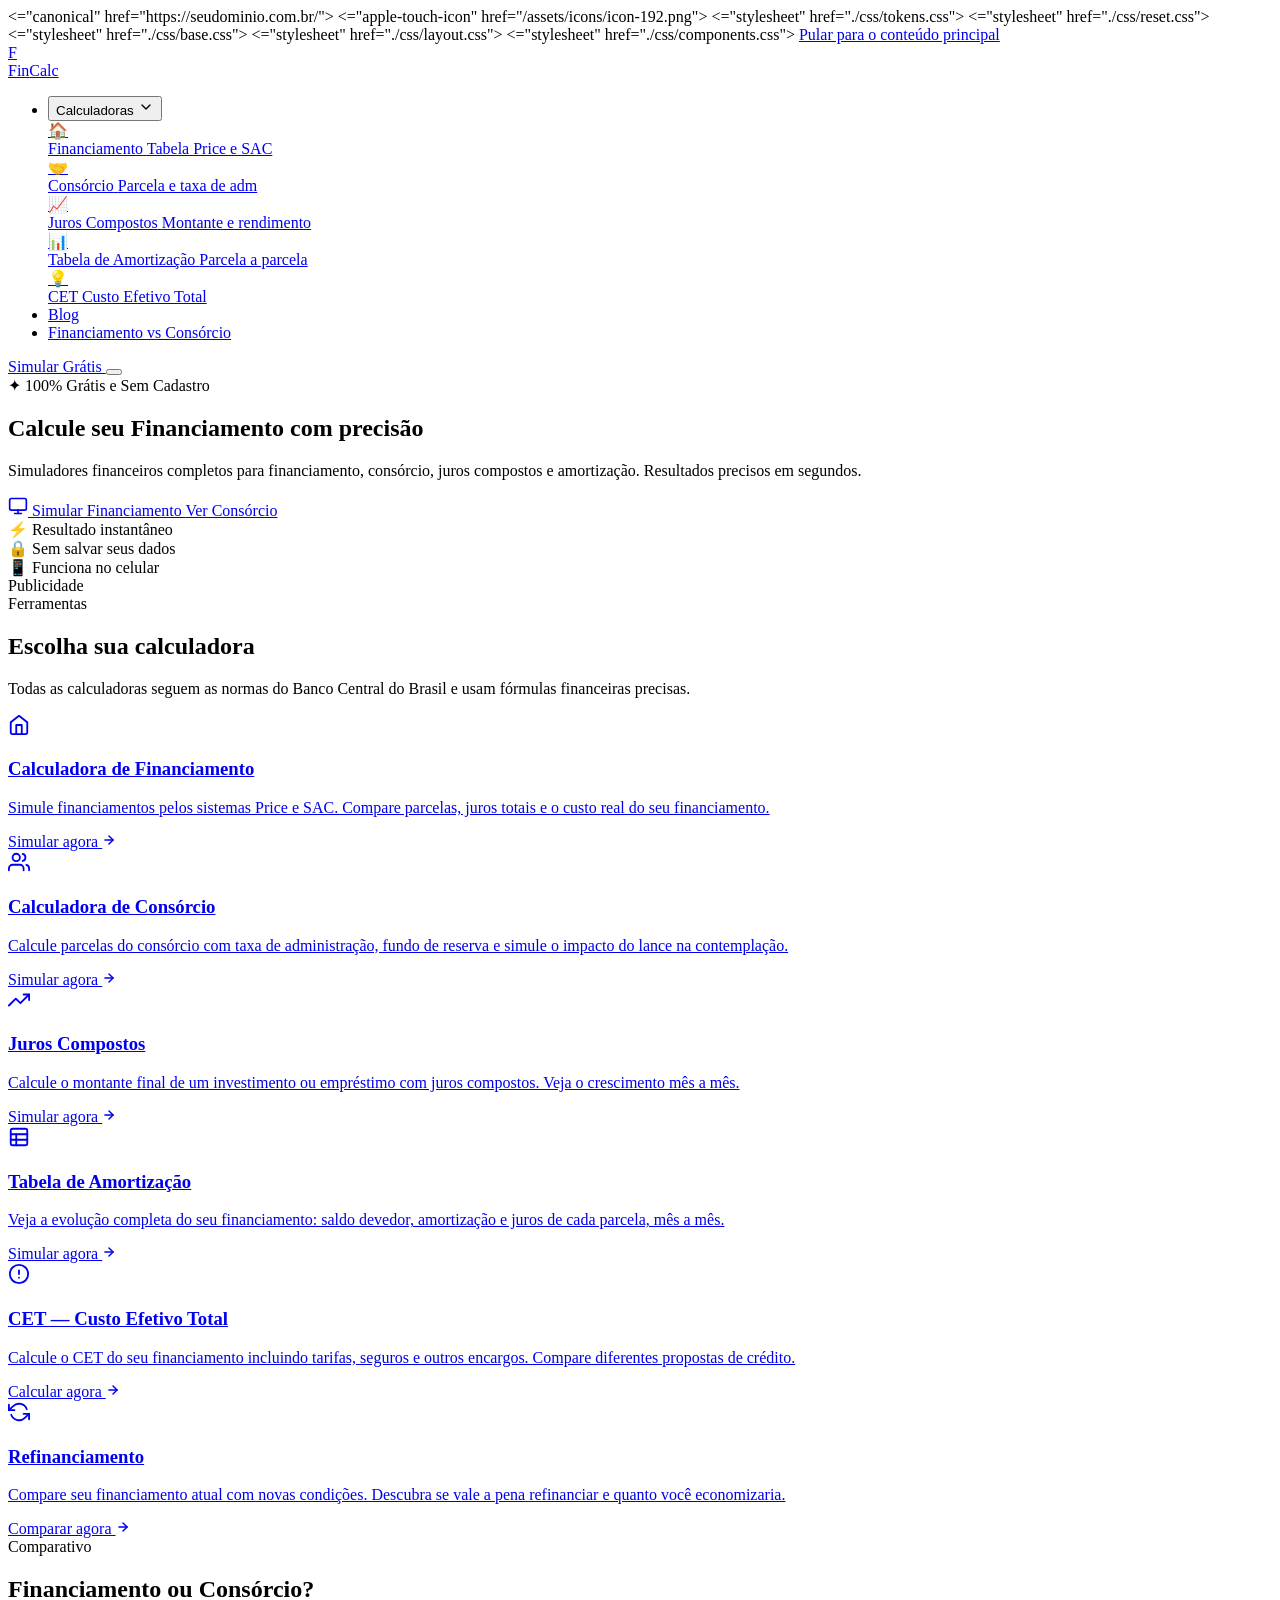
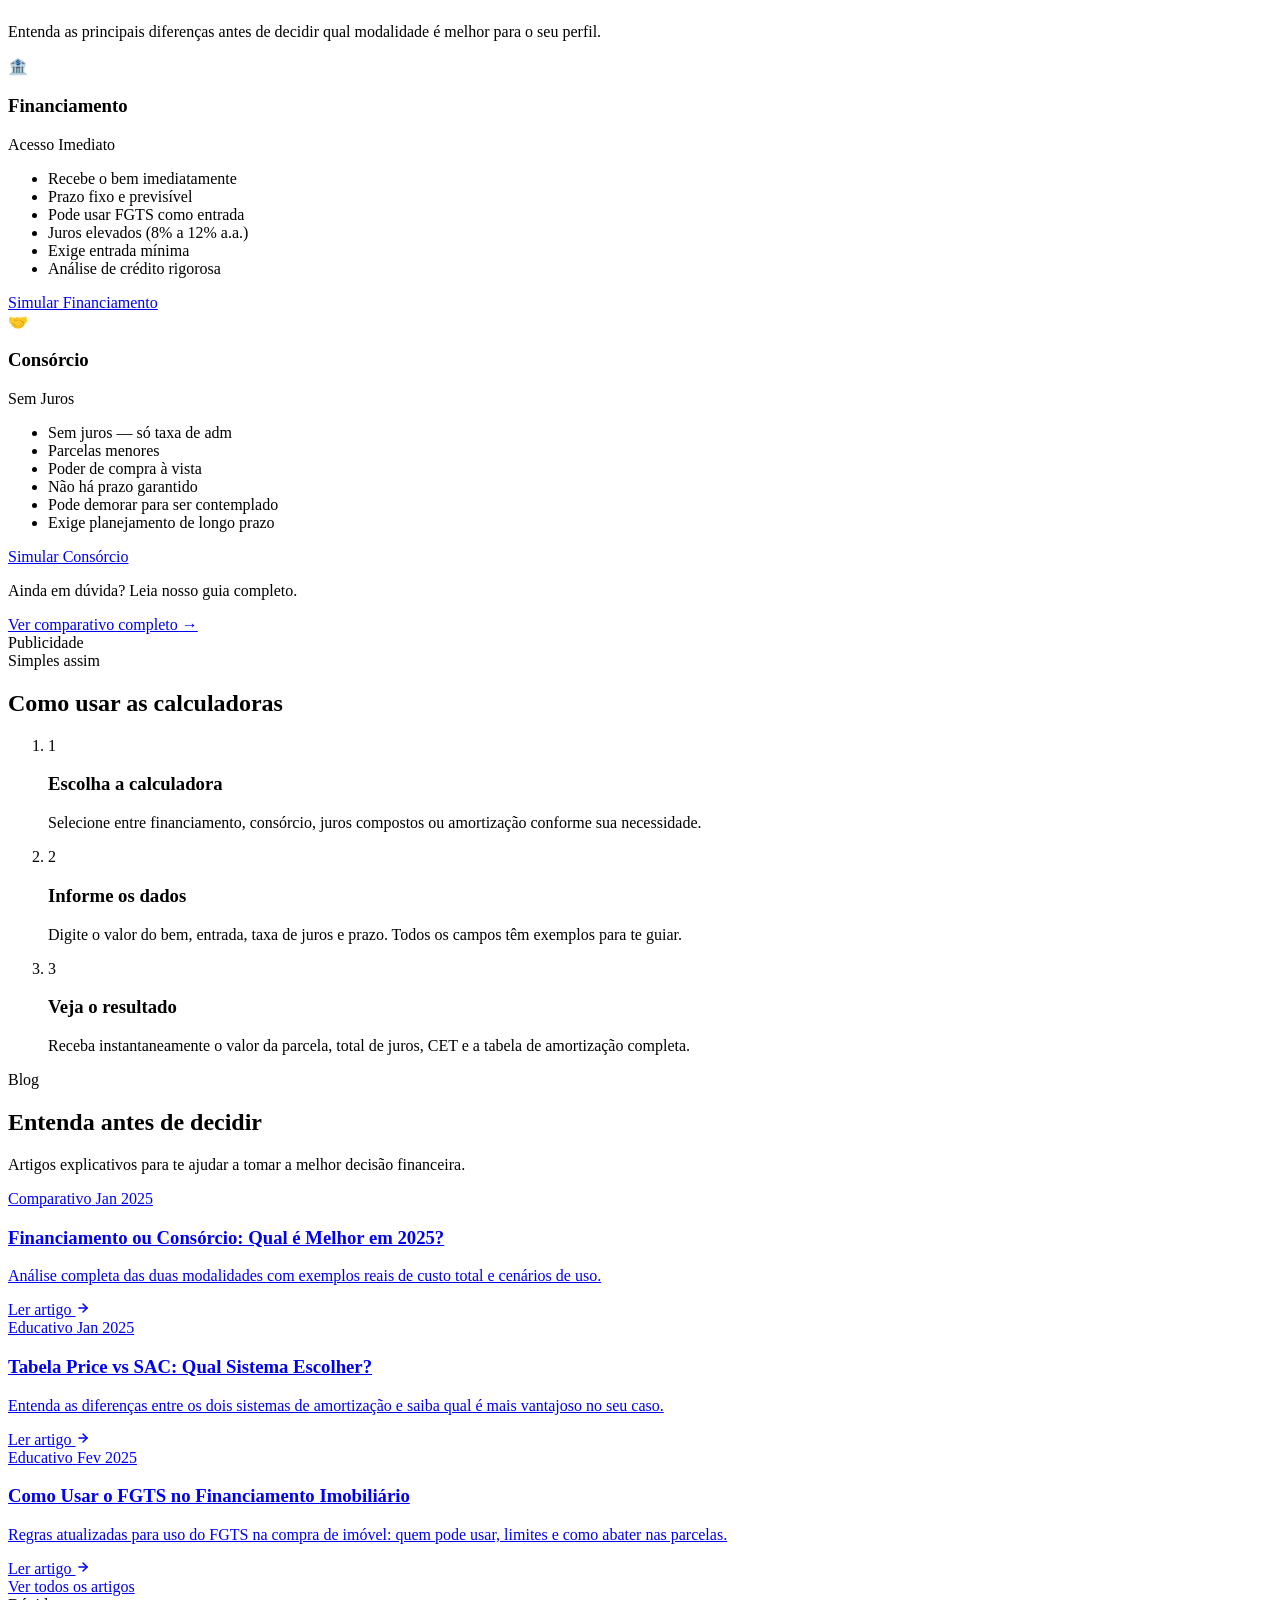
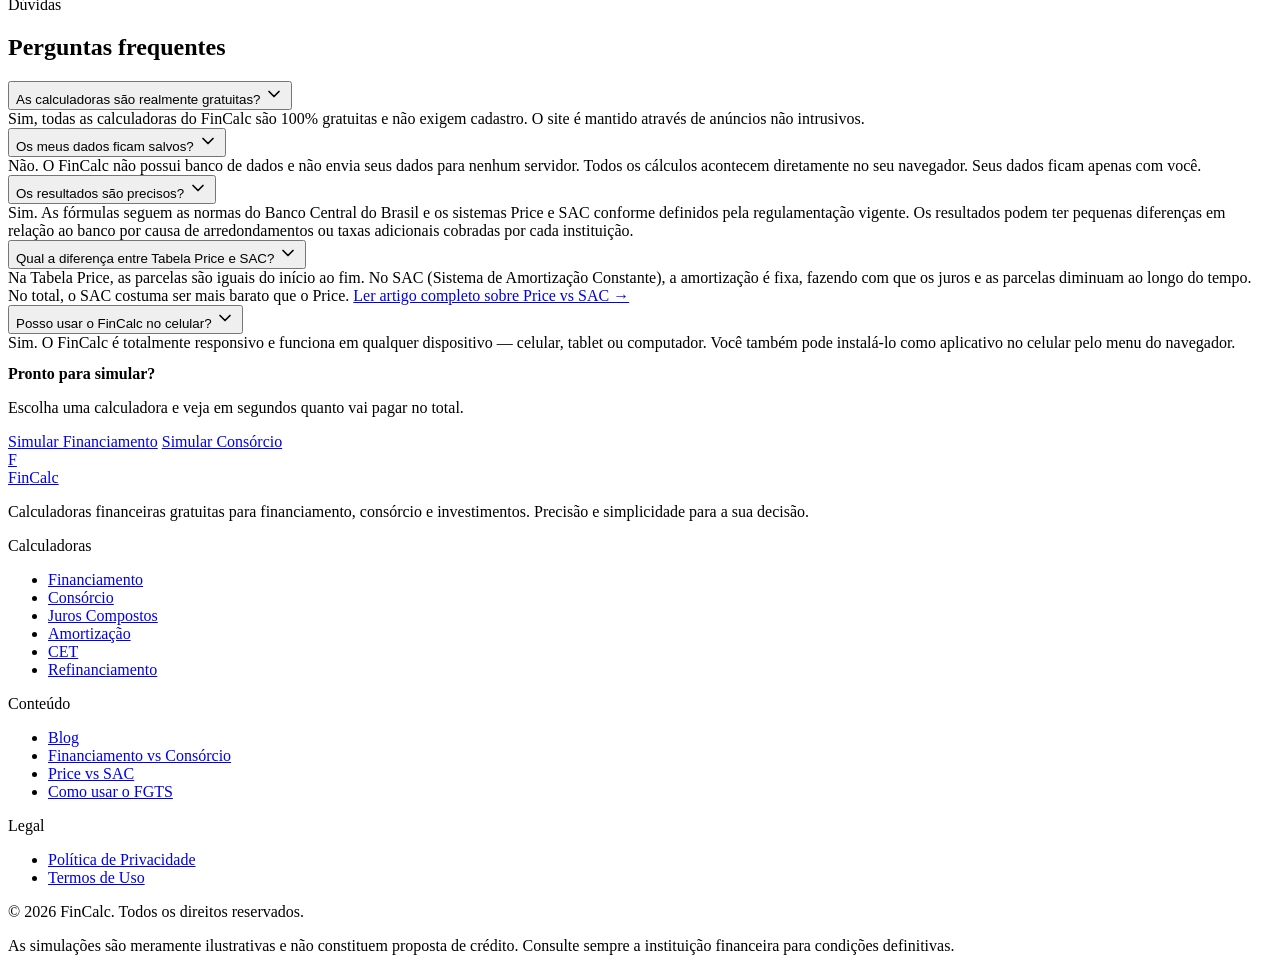
==== commit 0c15a567: "Update index.html" ====
--- a/index.html
+++ b/index.html
@@ -16,7 +16,7 @@
   <meta name="keywords" content="calculadora financiamento, simulador financiamento, calculadora consórcio, tabela price, sistema sac, juros compostos, calculadora financeira">
   <meta name="author" content="FinCalc">
   <meta name="robots" content="index, follow">
-  <link rel="canonical" href="https://seudominio.com.br/">
+  <="canonical" href="https://seudominio.com.br/">
 
   <!-- =====================================================
        OPEN GRAPH — COMPARTILHAMENTO
@@ -49,18 +49,18 @@
        FAVICON E PWA
        ===================================================== -->
   <link rel="icon" type="image/x-icon" href="/assets/icons/favicon.ico">
-  <link rel="apple-touch-icon" href="/assets/icons/icon-192.png">
-  <link rel="manifest" href="/manifest.json">
+  <="apple-touch-icon" href="/assets/icons/icon-192.png">
+  <link rel="manifest" href="/fincalc/manifest.json">
   <meta name="theme-color" content="#0a0e1a">
 
   <!-- =====================================================
        CSS — ORDEM OBRIGATÓRIA
        ===================================================== -->
-  <link rel="stylesheet" href="/css/tokens.css">
-  <link rel="stylesheet" href="/css/reset.css">
-  <link rel="stylesheet" href="/css/base.css">
-  <link rel="stylesheet" href="/css/layout.css">
-  <link rel="stylesheet" href="/css/components.css">
+  <="stylesheet" href="./css/tokens.css">
+  <="stylesheet" href="./css/reset.css">
+  <="stylesheet" href="./css/base.css">
+  <="stylesheet" href="./css/layout.css">
+  <="stylesheet" href="./css/components.css">
 
   <!-- =====================================================
        SCHEMA MARKUP — ORGANIZAÇÃO
@@ -890,10 +890,10 @@
   <!-- =====================================================
        JAVASCRIPT — defer (executa após parsing do HTML)
        ===================================================== -->
-  <script defer src="/js/utils/formatters.js" type="module"></script>
-  <script defer src="/js/utils/validators.js" type="module"></script>
-  <script defer src="/js/core/app.js" type="module"></script>
-
+  <script defer src="./js/utils/formatters.js" type="module"></script>
+  <script defer src="./js/utils/validators.js" type="module"></script>
+  <script defer src="./js/core/app.js" type="module"></script>
+  
   <!-- Script inline mínimo — apenas UI sem dependência de módulos -->
   <script>
     (function () {
